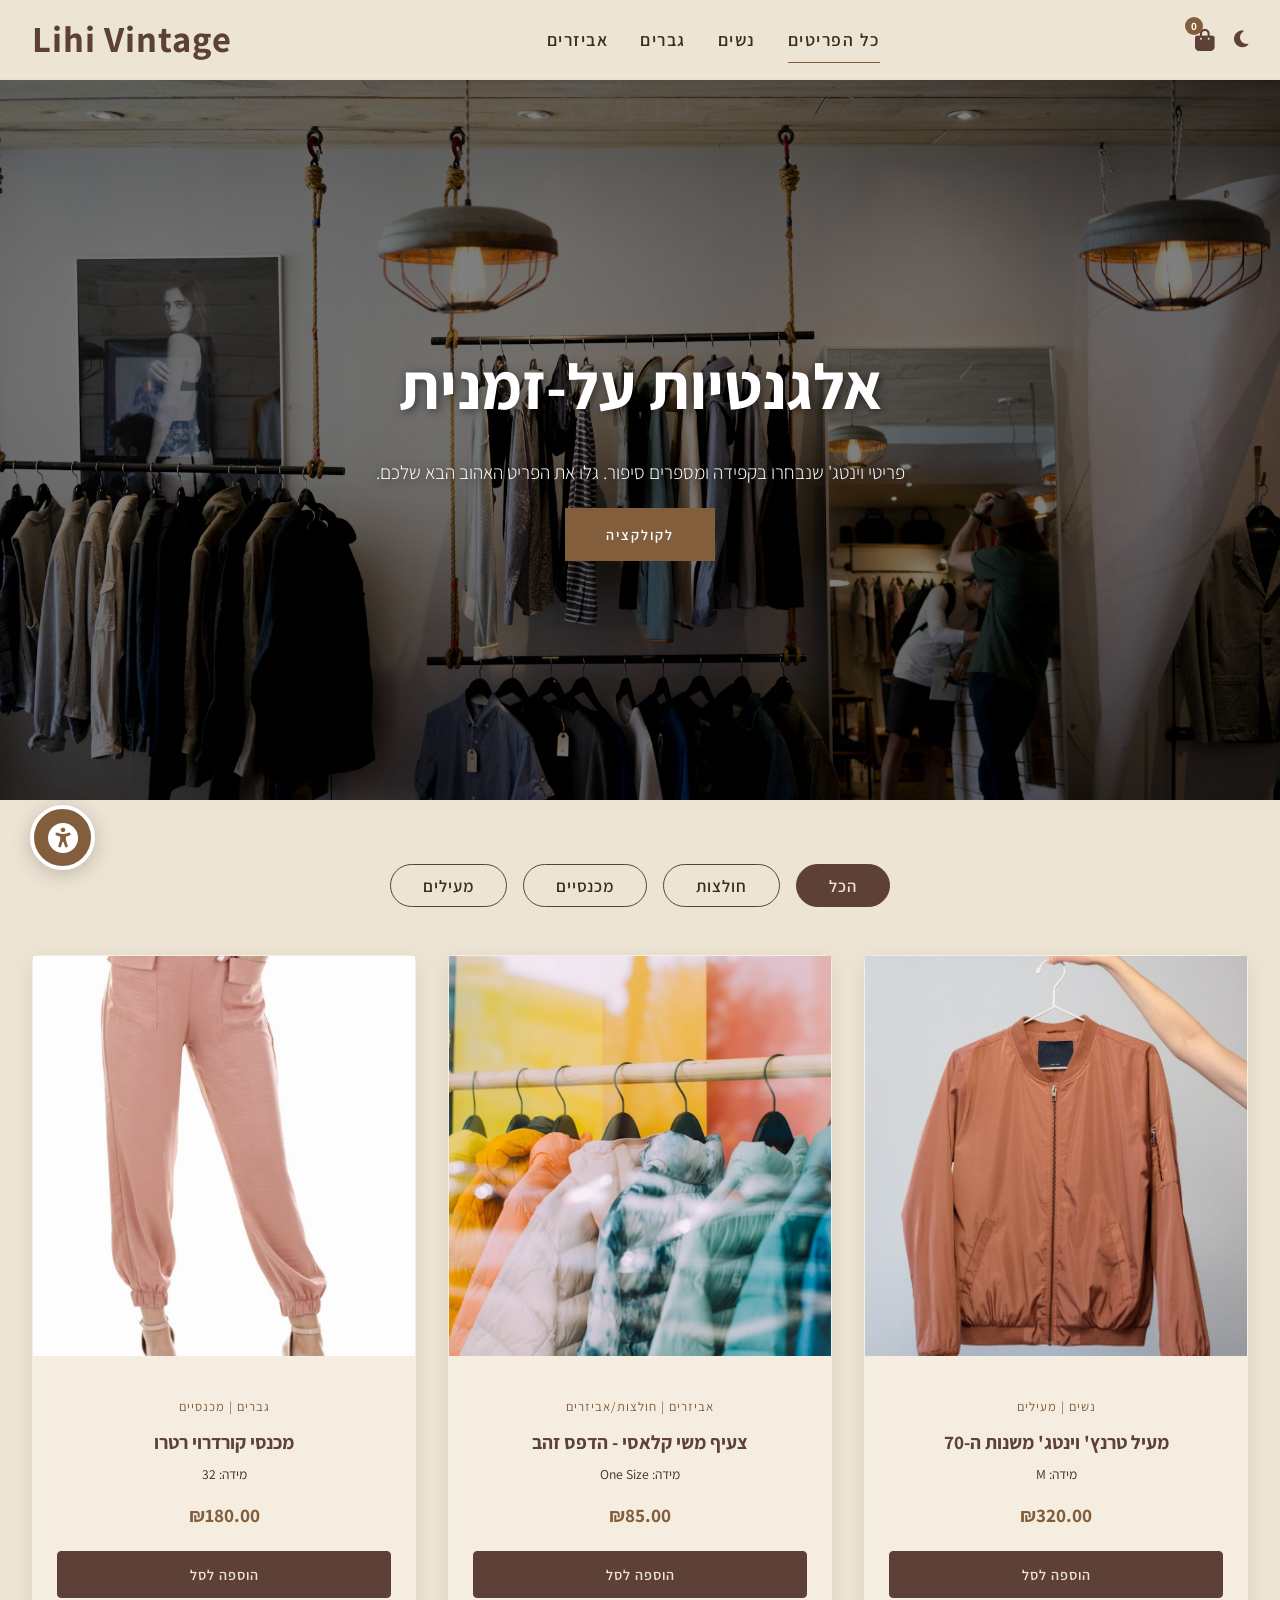
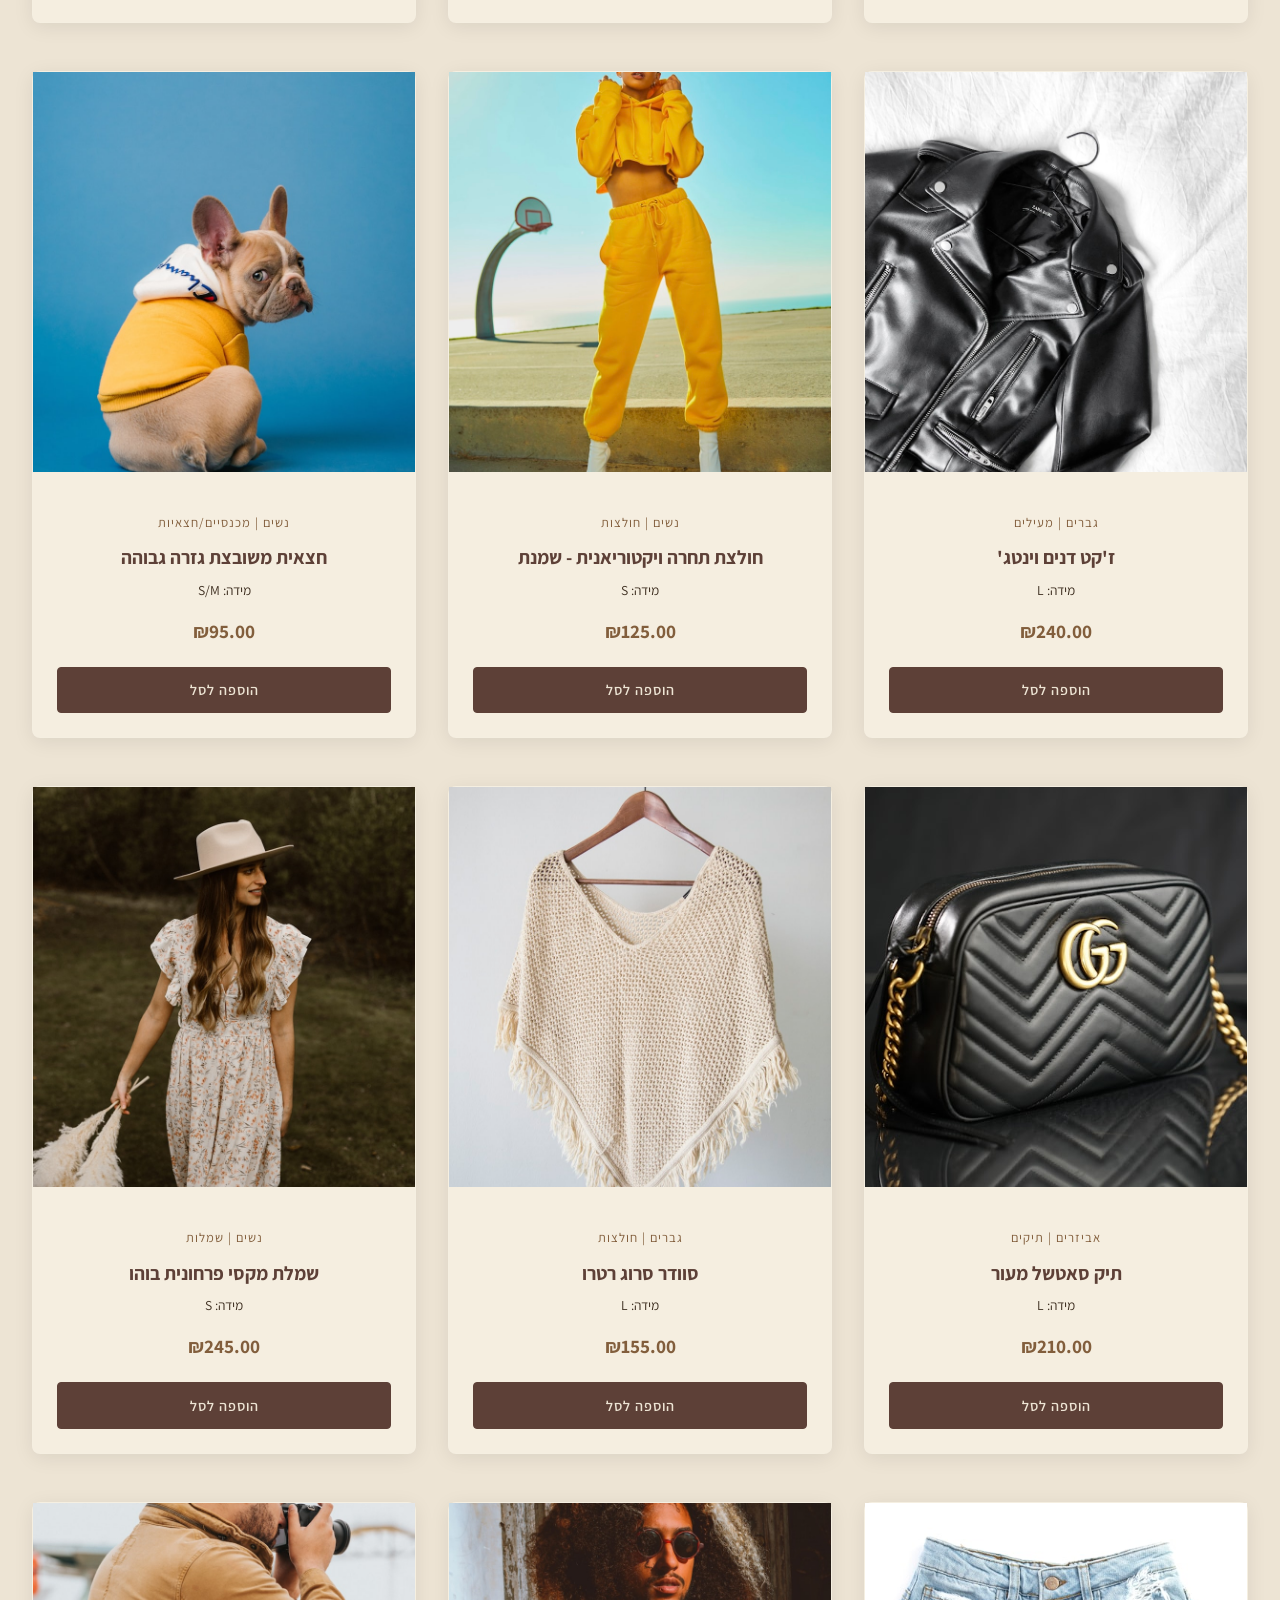
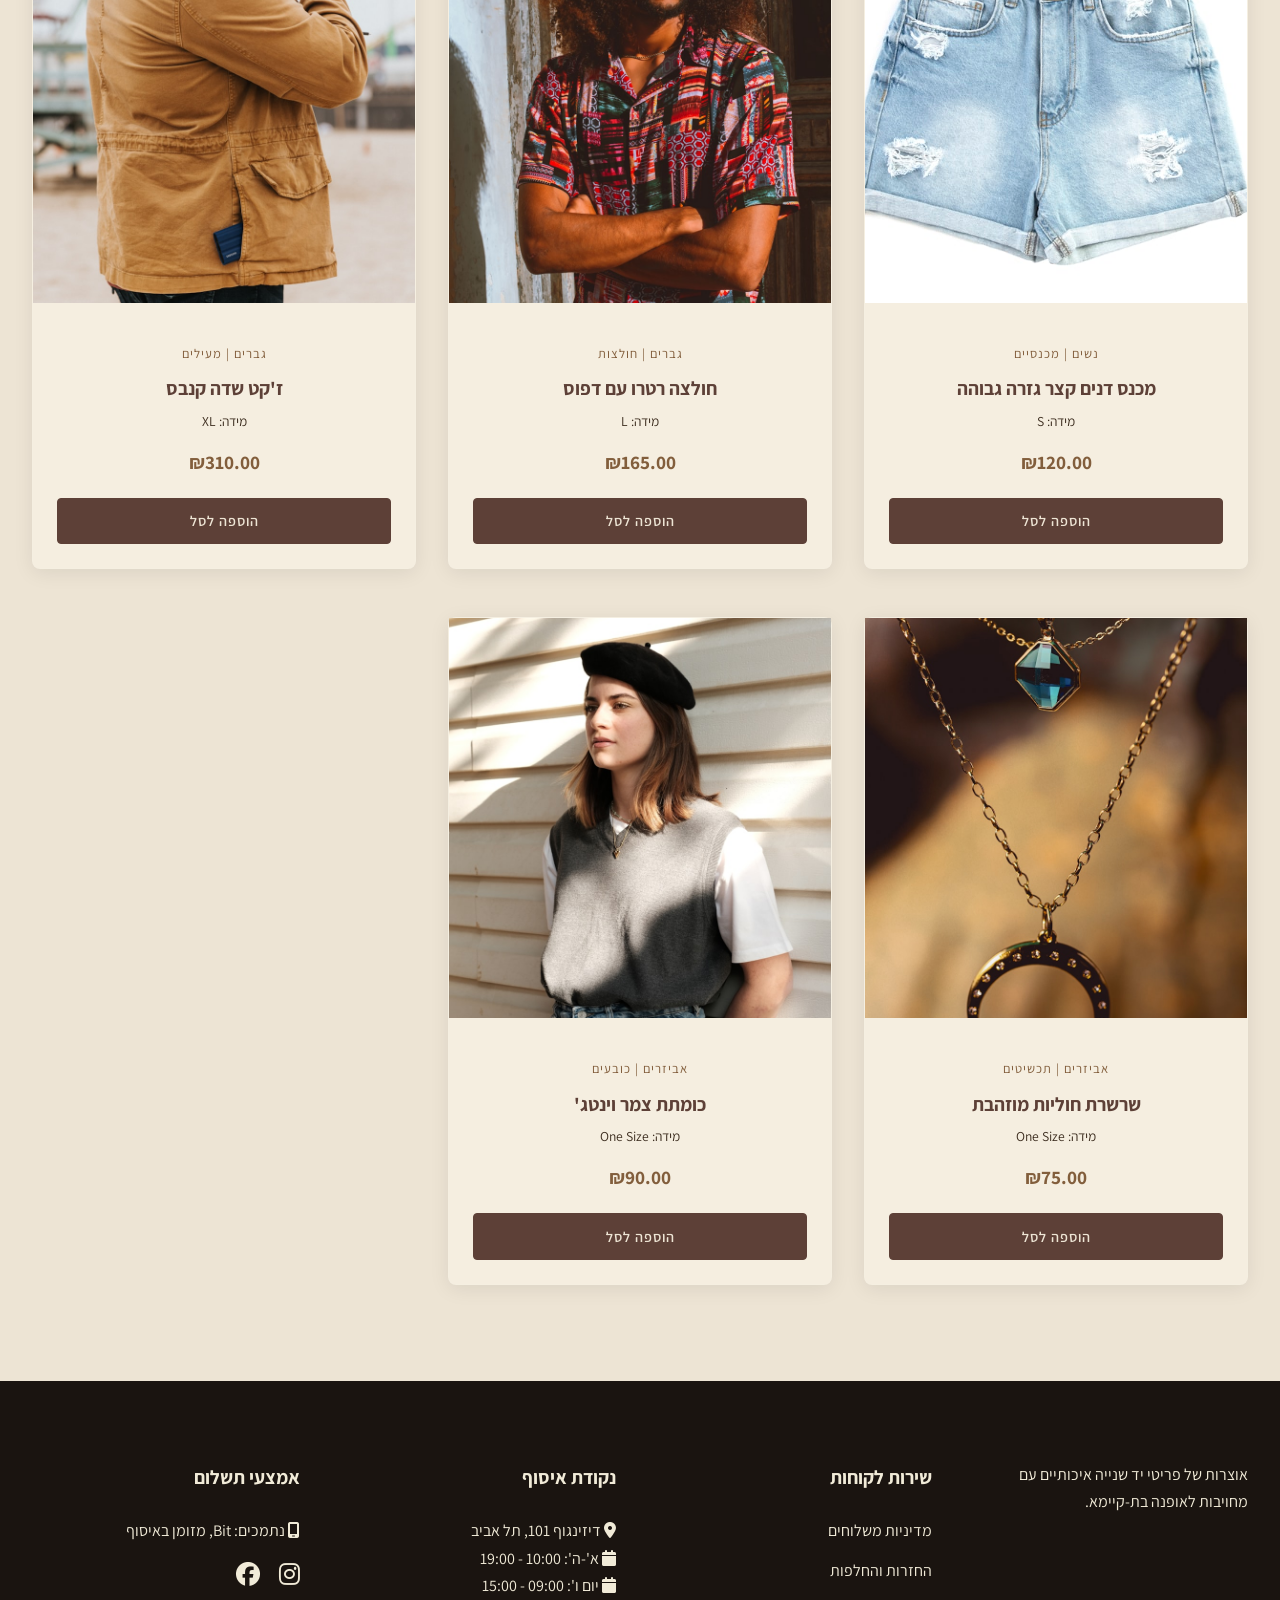
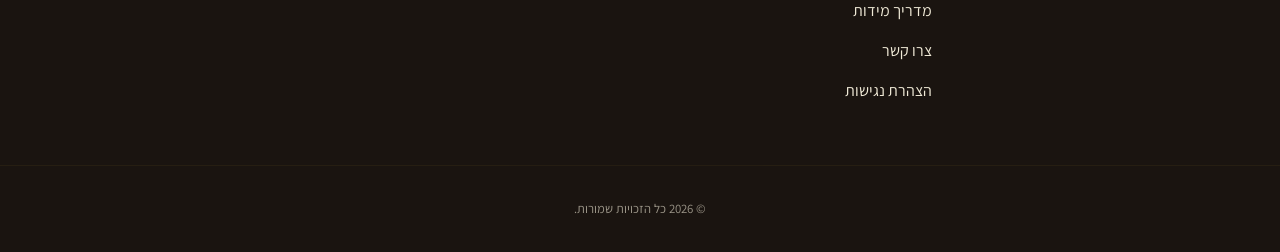
==== index.html @ 9a025454 "Add files via upload" ====
<!DOCTYPE html>
<html lang="he" dir="rtl">
<head>
    <meta charset="UTF-8">
    <meta name="viewport" content="width=device-width, initial-scale=1.0">
    <title>ליהי וינטג' | חנות בגדי יד שנייה ווינטג'</title>
    <meta name="description" content="גלו פריטי וינטג' ובלעדיים בליהי וינטג'. קולקציות שנבחרו בקפידה לנשים וגברים.">
    <!-- Google Fonts -->
    <link rel="preconnect" href="https://fonts.googleapis.com">
    <link rel="preconnect" href="https://fonts.gstatic.com" crossorigin>
    <link href="https://fonts.googleapis.com/css2?family=Assistant:wght@200;400;600;700&family=Playfair+Display:ital,wght@0,400;0,700;1,400&display=swap" rel="stylesheet">
    <!-- Font Awesome -->
    <link rel="stylesheet" href="https://cdnjs.cloudflare.com/ajax/libs/font-awesome/6.4.0/css/all.min.css">
    <!-- Custom Style -->
    <link rel="stylesheet" href="style.css">
</head>
<body>

    <!-- Header -->
    <header>
        <div class="container header-content">
            <div class="header-actions">
                <button id="themeToggle" class="theme-toggle" aria-label="החלפת מצב יום/לילה">
                    <i class="fa-solid fa-moon"></i>
                </button>
                <button class="menu-trigger" id="menuTrigger" aria-label="פתיחת תפריט">
                    <i class="fa-solid fa-bars"></i>
                </button>
                <button class="cart-trigger" id="cartTrigger" aria-label="צפייה בסל הקניות">
                    <div class="cart-icon">
                        <i class="fa-solid fa-shopping-bag" aria-hidden="true"></i>
                        <span class="cart-badge" id="cartBadge" aria-live="polite">0</span>
                    </div>
                </button>
            </div>
            <nav class="nav-links">
                <a href="#" class="filter-link active" data-category="all">כל הפריטים</a>
                <a href="#" class="filter-link" data-category="women">נשים</a>
                <a href="#" class="filter-link" data-category="men">גברים</a>
                <a href="#" class="filter-link" data-category="accessories">אביזרים</a>
            </nav>
            <div class="logo serif">Lihi Vintage</div>
        </div>
    </header>

    <!-- Hero Section -->
    <section class="hero">
        <div class="hero-content">
            <h1>אלגנטיות על-זמנית</h1>
            <p>פריטי וינטג' שנבחרו בקפידה ומספרים סיפור. גלו את הפריט האהוב הבא שלכם.</p>
            <a href="#shop" class="btn-primary">לקולקציה</a>
        </div>
    </section>

    <!-- Main Content -->
    <main class="container" id="shop">
        
        <!-- Category Filters -->
        <div class="filters" role="group" aria-label="Product categories">
            <button class="filter-btn active" data-sub="all" aria-pressed="true">הכל</button>
            <button class="filter-btn" data-sub="tops" aria-pressed="false">חולצות</button>
            <button class="filter-btn" data-sub="bottoms" aria-pressed="false">מכנסיים</button>
            <button class="filter-btn" data-sub="outerwear" aria-pressed="false">מעילים</button>
        </div>

        <!-- Product Grid -->
        <div class="products-grid" id="productsGrid" aria-label="Products display">
            <!-- Products will be injected here by JavaScript -->
        </div>

    </main>

    <!-- Cart Drawer -->
    <div class="cart-overlay" id="cartOverlay" role="dialog" aria-modal="true" aria-labelledby="cartHeading">
        <div class="cart-drawer">
            <div class="cart-header">
                <h2 class="serif" id="cartHeading">סל הקניות שלך</h2>
                <button class="close-cart" id="closeCart" aria-label="סגירת עגלת הקניות">
                    <i class="fa-solid fa-xmark" aria-hidden="true"></i>
                </button>
            </div>
            
            <div class="cart-items" id="cartItems" aria-live="polite">
                <!-- Cart items will be injected here -->
                <p style="text-align: center; color: var(--text-muted); margin-top: 2rem;">הסל שלכם ריק.</p>
            </div>

            <div class="cart-footer">
                <div class="cart-total">
                    <span>סה"כ</span>
                    <span id="cartTotal">₪0.00</span>
                </div>
                <button class="btn-checkout" id="checkoutBtn">המשך לפרטי הזמנה</button>
            </div>
        </div>
    </div>

    <!-- Checkout Modal -->
    <div class="modal-overlay" id="checkoutModal" role="dialog" aria-modal="true" aria-labelledby="checkoutHeading">
        <div class="modal">
            <div class="modal-header">
                <button class="close-cart" id="closeModal" aria-label="סגירת פרטי הזמנה">
                    <i class="fa-solid fa-xmark" aria-hidden="true"></i>
                </button>
                <h2 class="serif" id="checkoutHeading">פרטי הזמנה</h2>
            </div>
            
            <form id="checkoutForm">
                <div class="modal-body">
                    <div class="payment-info">
                        <i class="fa-solid fa-info-circle"></i>
                        שימו לב: התשלום מתבצע באמצעות אפליקציית <strong>Bit</strong>. אנו ניצור עמכם קשר עם הנחיות מדויקות לאחר סיום הרכישה.
                    </div>
                    <div class="form-group">
                        <label for="fullName">שם מלא</label>
                        <input type="text" id="fullName" required placeholder="הזינו את שמכם המלא">
                    </div>
                    <div class="form-group">
                        <label for="phone">מספר טלפון</label>
                        <input type="tel" id="phone" required placeholder="למשל: 052-1234567">
                    </div>
                    <div class="form-group">
                        <label for="orderNotes">הערות להזמנה (אופציונלי)</label>
                        <textarea id="orderNotes" rows="2" placeholder="בקשות מיוחדות, אריזת מתנה וכו'"></textarea>
                    </div>
                </div>
                <div class="modal-footer">
                    <button type="submit" class="btn btn-primary" style="width: 100%;">שליחת בקשת רכישה בוואטסאפ</button>
                </div>
            </form>
        </div>
    </div>

    <!-- Footer -->
    <footer>
        <div class="container footer-content">
            <div class="footer-section">
                <p>אוצרות של פריטי יד שנייה איכותיים עם מחויבות לאופנה בת-קיימא.</p>
            </div>
            <div class="footer-section">
                <h3>שירות לקוחות</h3>
                <ul class="footer-links">
                    <li><a href="#">מדיניות משלוחים</a></li>
                    <li><a href="#">החזרות והחלפות</a></li>
                    <li><a href="#">מדריך מידות</a></li>
                    <li><a href="#">צרו קשר</a></li>
                    <li><a href="accessibility.html">הצהרת נגישות</a></li>
                </ul>
            </div>
            <div class="footer-section">
                <h3>נקודת איסוף</h3>
                <p><i class="fa-solid fa-location-dot"></i> דיזינגוף 101, תל אביב</p>
                <p><i class="fa-solid fa-calendar"></i> א'-ה': 10:00 - 19:00</p>
                <p><i class="fa-solid fa-calendar"></i> יום ו': 09:00 - 15:00</p>
            </div>
            <div class="footer-section">
                <h3>אמצעי תשלום</h3>
                <p><i class="fa-solid fa-mobile-screen"></i> נתמכים: Bit, מזומן באיסוף</p>
                <div style="margin-top: 1rem;">
                    <a href="#" aria-label="בקרו באינסטגרם שלנו"><i class="fa-brands fa-instagram fa-xl" style="margin-left: 1rem;" aria-hidden="true"></i></a>
                    <a href="#" aria-label="בקרו בפייסבוק שלנו"><i class="fa-brands fa-facebook fa-xl" aria-hidden="true"></i></a>
                </div>
            </div>
        </div>
        <div class="container footer-bottom">
            <p>&copy; 2026 כל הזכויות שמורות.</p>
        </div>
    </footer>

    <!-- Mobile Nav Overlay -->
    <div class="mobile-nav-overlay" id="mobileNavOverlay">
        <div class="mobile-nav-content">
            <button class="close-mobile-nav" id="closeMobileNav" aria-label="סגירת תפריט">
                <i class="fa-solid fa-xmark"></i>
            </button>
            <div class="mobile-logo">תפריט</div>
            <nav class="mobile-links">
                <a href="#" class="mobile-filter-link active" data-category="all">כל הפריטים</a>
                <a href="#" class="mobile-filter-link" data-category="women">נשים</a>
                <a href="#" class="mobile-filter-link" data-category="men">גברים</a>
                <a href="#" class="mobile-filter-link" data-category="accessories">אביזרים</a>
            </nav>
        </div>
    </div>

    <!-- Script -->
    <script src="script.js"></script>
    <script src="accessibility-bar.js"></script>
</body>
</html>
---- style.css ----
:root {
    /* Light Theme Colors (Relaxed Boutique Feel) */
    --primary-color: #5d4037;
    --primary-light: #8d6e63;
    --secondary-color: #556b2f;
    --accent-color: #825e3c;
    --bg-color: #ede4d4;        /* Warm Linen/Sand */
    --card-bg: #f5eee0;         /* Soft Off-White Surface */
    --text-color: #3b2c1e;      /* Deep Brown (Softer than black) */
    --white: #ffffff;
    --header-bg: rgba(237, 228, 212, 0.95);
    --footer-bg: #1a1410;
    --footer-text: #f1ebd8;
    --footer-border: rgba(212, 175, 55, 0.1);
    
    /* Global Settings */
    
    /* Global Settings */
    --transition: all 0.3s cubic-bezier(0.4, 0, 0.2, 1);
    --shadow: 0 4px 20px rgba(0, 0, 0, 0.08);
    --border-radius: 4px;
    --header-height: 80px;
}

[data-theme="dark"] {
    --primary-color: #f1ebd8;   /* Warm Ivory for text */
    --accent-color: #d4af37;    /* Metallic Gold */
    --bg-color: #1a1410;        /* Deep Coffee */
    --card-bg: #211b15;         /* Lighter Coffee Surface */
    --text-color: #f1ebd8;      /* Warm Ivory for text */
    --white: #ffffff;           /* Pure white for strict cases */
    --header-bg: rgba(26, 20, 16, 0.95);
    --footer-bg: #120e0a;
    --footer-text: #f1ebd8;
    --footer-border: rgba(212, 175, 55, 0.1);
    --shadow: 0 10px 40px rgba(0, 0, 0, 0.6);
}

/* Global fixes for Dark Mode Contrast - Force dark text on light/gold buttons */
[data-theme="dark"] .btn-primary,
[data-theme="dark"] .filter-btn.active,
[data-theme="dark"] .cart-badge,
[data-theme="dark"] .add-to-cart-btn:not(.in-cart),
[data-theme="dark"] .mobile-links a.active {
    color: #1a1410 !important;
    font-weight: 700;
}

[data-theme="dark"] .add-to-cart-btn.in-cart {
    background-color: var(--secondary-color);
    color: #fff !important;
}

* {
    margin: 0;
    padding: 0;
    box-sizing: border-box;
}

body {
    font-family: 'Assistant', sans-serif;
    background-color: var(--bg-color);
    color: var(--text-color);
    line-height: 1.7;
    overflow-x: hidden;
}

h1, h2, h3, h4, .serif {
    font-family: 'Assistant', sans-serif;
    font-weight: 700;
    letter-spacing: normal;
}

a {
    text-decoration: none;
    color: inherit;
    transition: var(--transition);
}

ul {
    list-style: none;
}

button {
    cursor: pointer;
    border: none;
    outline: none;
    background: none;
    font-family: inherit;
    transition: var(--transition);
}

button:focus-visible, a:focus-visible {
    outline: 2px solid var(--accent-color);
    outline-offset: 4px;
}

.container {
    max-width: 1400px;
    margin: 0 auto;
    padding: 0 2rem;
}

/* Header & Navigation */
header {
    height: var(--header-height);
    background-color: var(--header-bg);
    backdrop-filter: blur(15px); /* Increased blur for more glassmorphism feel */
    display: flex;
    align-items: center;
    position: sticky;
    top: 0;
    z-index: 1000;
    border-bottom: 1px solid var(--footer-border);
}

.header-content {
    display: flex;
    justify-content: space-between;
    align-items: center;
    width: 100%;
}

.logo {
    font-size: 2.3rem;
    letter-spacing: 1px;
    color: var(--primary-color);
    font-weight: 700;
    font-family: 'Assistant', sans-serif;
    white-space: nowrap;
}

.nav-links {
    display: flex;
    gap: 2rem;
}

.nav-links a {
    font-size: 1.1rem;
    font-weight: 600;
    text-transform: uppercase;
    letter-spacing: 1.5px;
    position: relative;
    padding: 0.2rem 0;
}

.nav-links a::after {
    content: '';
    position: absolute;
    bottom: -5px;
    left: 0;
    width: 0;
    height: 1px;
    background-color: var(--accent-color);
    transition: var(--transition);
}

.nav-links a:hover::after,
.nav-links a.active::after {
    width: 100%;
}

.header-actions {
    display: flex;
    align-items: center;
    gap: 1.2rem;
}

.theme-toggle {
    background: none;
    border: none;
    cursor: pointer;
    font-size: 1.2rem;
    color: var(--primary-color);
    display: flex;
    align-items: center;
    justify-content: center;
}

.cart-icon {
    position: relative;
    font-size: 1.4rem;
    color: var(--primary-color);
}

.cart-badge {
    position: absolute;
    top: -8px;
    left: -10px; /* Changed from right for RTL */
    background-color: var(--accent-color);
    color: var(--white);
    font-size: 0.7rem;
    width: 18px;
    height: 18px;
    border-radius: 50%;
    display: flex;
    align-items: center;
    justify-content: center;
    font-weight: bold;
}

.menu-trigger {
    display: none;
    font-size: 1.5rem;
    color: var(--primary-color);
}

/* Hero Section */
.hero {
    height: 80vh;
    background: linear-gradient(rgba(0,0,0,0.5), rgba(0,0,0,0.5)), url('images/hero-bg.jpg');
    background-size: cover;
    background-position: center;
    display: flex;
    align-items: center;
    justify-content: center;
    text-align: center;
    color: var(--white); /* This uses white in light mode, but becomes dark in dark mode according to previous step! I should use a fixed light color or a specific variable that is always light. */
    margin-bottom: 4rem;
}

[data-theme="dark"] .hero {
    color: #fdfbf7; /* Force light parchment in dark mode */
}

.hero-content {
    max-width: 800px;
    padding: 0 2rem;
    margin: 0 auto;
}

.hero-content h1 {
    font-size: 4rem;
    margin-bottom: 1rem;
    text-shadow: 2px 2px 10px rgba(0,0,0,0.5);
    color: inherit;
}

.hero-content p {
    font-size: 1.2rem;
    max-width: 600px;
    margin: 0 auto 2rem;
    font-weight: 300;
    text-shadow: 2px 2px 10px rgba(0,0,0,0.5);
}

.btn-primary {
    background-color: var(--accent-color);
    color: #fff;
    padding: 1rem 2.5rem;
    text-transform: uppercase;
    letter-spacing: 2px;
    font-size: 0.9rem;
    font-weight: 600;
    border: 1px solid var(--accent-color);
    cursor: pointer;
    transition: var(--transition);
}

.btn-primary:hover {
    background-color: transparent;
    color: var(--accent-color);
}

[data-theme="dark"] .btn-primary {
    color: var(--bg-color) !important; /* Dark text on gold background */
}

[data-theme="dark"] .btn-primary:hover {
    color: var(--accent-color) !important;
}

.btn-outline {
    background-color: transparent;
    border: 1px solid var(--primary-color);
    color: var(--primary-color);
    padding: 0.8rem 2rem;
    text-transform: uppercase;
    letter-spacing: 1px;
    font-size: 0.85rem;
    font-weight: 600;
    cursor: pointer;
    transition: var(--transition);
    border-radius: 4px;
}

.btn-outline:hover {
    background-color: var(--primary-color);
    color: var(--white);
}

[data-theme="dark"] .btn-outline {
    border-color: var(--accent-color);
    color: var(--accent-color);
}

[data-theme="dark"] .btn-outline:hover {
    background-color: var(--accent-color);
    color: var(--bg-color);
}
.filters {
    margin-bottom: 3rem;
    display: flex;
    justify-content: center;
    gap: 1rem;
    flex-wrap: wrap;
}

.filter-btn {
    padding: 0.6rem 2rem;
    border: 1px solid var(--primary-color);
    border-radius: 30px;
    font-size: 1.05rem;
    font-weight: 600;
    color: var(--text-color);
    background-color: transparent;
    letter-spacing: 1px;
    cursor: pointer;
    transition: var(--transition);
}

.filter-btn.active {
    background-color: var(--primary-color);
    color: var(--bg-color); /* Contrast text */
    border-color: var(--primary-color);
}

/* Product Grid */
.products-grid {
    display: grid;
    grid-template-columns: repeat(auto-fill, minmax(300px, 1fr));
    gap: 3rem 2rem;
    margin-bottom: 6rem;
}

.product-card {
    background-color: var(--card-bg);
    transition: var(--transition);
    box-shadow: var(--shadow);
    border: 1px solid rgba(255, 255, 255, 0.03);
    border-radius: 8px; /* Slightly more rounded */
}

[data-theme="dark"] .product-card {
    border-color: rgba(212, 175, 55, 0.08); /* Sophisticated gold stitch effect */
}

.product-image {
    position: relative;
    height: 400px;
    overflow: hidden;
    margin-bottom: 1rem;
}

.product-image img {
    width: 100%;
    height: 100%;
    object-fit: cover;
    transition: transform 0.6s ease;
}

.product-card:hover .product-image img {
    transform: scale(1.05);
}

.product-info {
    text-align: center;
    padding: 1.5rem;
}

.product-category {
    font-size: 0.8rem;
    text-transform: uppercase;
    color: var(--accent-color);
    margin-bottom: 0.5rem;
    letter-spacing: 1px;
}

.product-title {
    font-size: 1.2rem;
    margin-bottom: 0.3rem;
    color: var(--primary-color);
}

.product-size {
    font-size: 0.85rem;
    color: var(--text-muted);
    margin-bottom: 0.8rem;
}

.product-price {
    font-size: 1.2rem;
    font-weight: 700;
    color: var(--accent-color);
    margin-bottom: 1.2rem;
}

.add-to-cart-btn {
    width: 100%;
    padding: 0.8rem;
    background-color: var(--primary-color);
    color: var(--bg-color);
    border: 1px solid var(--primary-color);
    border-radius: 4px;
    font-weight: 600;
    font-size: 0.9rem;
    transition: var(--transition);
    cursor: pointer;
    text-transform: uppercase;
    letter-spacing: 1px;
}

.add-to-cart-btn.in-cart {
    background-color: var(--secondary-color);
    border-color: var(--secondary-color);
    color: #fff;
}

.add-to-cart-btn.in-cart:hover {
    background-color: var(--accent-color);
    border-color: var(--accent-color);
    opacity: 0.9;
}

/* Cart Drawer */
.cart-overlay {
    position: fixed;
    top: 0;
    right: 0;
    width: 100%;
    height: 100%;
    background-color: rgba(0,0,0,0.5);
    z-index: 2000;
    opacity: 0;
    visibility: hidden;
    transition: var(--transition);
}

.cart-overlay.open {
    opacity: 1;
    visibility: visible;
}

.cart-drawer {
    position: fixed;
    top: 0;
    right: -450px; /* Slide from right */
    width: 450px;
    max-width: 100%;
    height: 100%;
    background-color: var(--bg-color);
    color: var(--text-color);
    z-index: 2001;
    padding: 2rem;
    display: flex;
    flex-direction: column;
    transition: 0.5s ease-in-out;
    box-shadow: -5px 0 30px rgba(0,0,0,0.1); /* Shadow on the left */
}

.cart-overlay.open .cart-drawer {
    right: 0;
}

.cart-header {
    display: flex;
    justify-content: space-between;
    align-items: center;
    margin-bottom: 2rem;
    border-bottom: 1px solid rgba(0, 0, 0, 0.05);
    padding-bottom: 1rem;
}

[data-theme="dark"] .cart-header,
[data-theme="dark"] .cart-footer {
    border-color: rgba(255, 255, 255, 0.05);
}

.close-cart {
    font-size: 1.5rem;
    color: var(--primary-color);
}

.cart-items {
    flex: 1;
    overflow-y: auto;
}

.cart-item {
    display: grid;
    grid-template-columns: 80px 1fr auto;
    gap: 1rem;
    margin-bottom: 1.5rem;
    align-items: center;
    text-align: right;
}

.cart-item img {
    width: 80px;
    height: 100px;
    object-fit: cover;
}

.cart-item-info h4 {
    font-size: 0.95rem;
    margin-bottom: 0.2rem;
    color: var(--primary-color);
}

.cart-item-size {
    font-size: 0.85rem;
    color: var(--text-muted);
    margin-bottom: 0.2rem;
}

.cart-item-price {
    font-size: 0.9rem;
    color: var(--accent-color); /* Bronze/Gold for price visibility */
}

.remove-item {
    color: #ff5252;
    font-size: 1.1rem;
    cursor: pointer;
    background: none;
    border: none;
    padding: 0;
}

.cart-footer {
    border-top: 1px solid rgba(0, 0, 0, 0.05);
    padding-top: 2rem;
}

.cart-total {
    display: flex;
    justify-content: space-between;
    font-size: 1.2rem;
    font-weight: 700;
    margin-bottom: 1.5rem;
}

.btn-checkout {
    display: block;
    width: 100%;
    background-color: var(--primary-color);
    color: var(--bg-color); /* Correctly use contrast */
    padding: 1.2rem;
    text-align: center;
    font-weight: 700;
    text-transform: uppercase;
    letter-spacing: 1.5px;
    cursor: pointer;
    transition: var(--transition);
}

.btn-checkout:hover {
    background-color: var(--accent-color);
    color: #fff;
}

[data-theme="dark"] .btn-checkout {
    background-color: var(--accent-color);
    color: #1a1410 !important; /* Force dark text on gold button in dark mode */
}

[data-theme="dark"] .btn-checkout:hover {
    background-color: #f1ebd8;
}

/* Modal */
.modal-overlay {
    position: fixed;
    top: 0;
    left: 0;
    width: 100%;
    height: 100%;
    background-color: rgba(0,0,0,0.8);
    z-index: 5000;
    display: none;
    align-items: center;
    justify-content: center;
    padding: 1rem;
}

.modal {
    background-color: var(--card-bg);
    width: 100%;
    max-width: 500px;
    padding: 0;
    position: relative;
    border-radius: var(--border-radius);
    text-align: right;
    box-shadow: 0 10px 50px rgba(0,0,0,0.3);
    display: flex;
    flex-direction: column;
    max-height: 85vh;
}

.modal-header {
    padding: 1.5rem 2rem;
    border-bottom: 1px solid rgba(212, 175, 55, 0.1);
    flex-shrink: 0;
    position: relative;
}

.modal-header h2 {
    margin: 0;
    text-align: center;
    color: var(--primary-color);
    font-size: 1.5rem;
}

.modal-body {
    padding: 2rem;
    overflow-y: auto;
    flex: 1;
}

.modal-footer {
    padding: 1.5rem 2rem;
    border-top: 1px solid rgba(212, 175, 55, 0.1);
    flex-shrink: 0;
}

#checkoutForm {
    display: flex;
    flex-direction: column;
    flex: 1;
    overflow: hidden; /* Form doesn't scroll, its body does */
}

.modal-header .close-cart {
    position: absolute;
    left: 1.5rem;
    top: 50%;
    transform: translateY(-50%);
    background: none;
    border: none;
    padding: 0;
    cursor: pointer;
}

.form-group {
    margin-bottom: 1.2rem;
}

.form-group label {
    display: block;
    margin-bottom: 0.5rem;
    font-size: 0.9rem;
    color: var(--text-color);
}

.form-group input, 
.form-group textarea {
    width: 100%;
    padding: 0.8rem;
    border: 1px solid var(--primary-light);
    background-color: var(--bg-color);
    color: var(--text-color);
    border-radius: var(--border-radius);
    text-align: right;
    font-family: inherit;
    font-size: 1rem;
}

.payment-info {
    background-color: var(--bg-color);
    padding: 1rem;
    margin-bottom: 1.5rem;
    border-radius: var(--border-radius);
    font-size: 0.9rem;
    border: 1px dashed var(--accent-color);
    color: var(--text-color);
}

.payment-info strong {
    color: var(--accent-color);
}

/* Dark Mode Modal Tuning */
[data-theme="dark"] .form-group input,
[data-theme="dark"] .form-group textarea {
    border-color: rgba(212, 175, 55, 0.2);
    background-color: rgba(26, 20, 16, 0.5);
}

[data-theme="dark"] .payment-info {
    background-color: rgba(212, 175, 55, 0.05);
}

/* Footer */
footer {
    background-color: var(--footer-bg);
    color: var(--footer-text);
    padding: 5rem 0 2rem;
}

.footer-content {
    display: grid;
    grid-template-columns: repeat(auto-fit, minmax(250px, 1fr));
    gap: 3rem;
    margin-bottom: 3rem;
}

.footer-logo {
    font-size: 2.6rem;
    margin-bottom: 1.5rem;
    color: var(--footer-text);
    font-weight: 700;
    letter-spacing: 1px;
}

.footer-section h3 {
    font-size: 1.2rem;
    margin-bottom: 1.5rem;
}

.footer-links li {
    margin-bottom: 0.8rem;
}

.footer-bottom {
    border-top: 1px solid var(--footer-border);
    padding-top: 2rem;
    text-align: center;
    font-size: 0.8rem;
    color: var(--footer-text);
    opacity: 0.6;
}

/* Mobile Nav Overlay Style */
.drawer-open {
    overflow: hidden !important;
}

.cart-overlay {
    position: fixed;
    top: 0;
    left: 0;
    width: 100%;
    height: 100%;
    background-color: rgba(26, 20, 16, 0.7); /* Deeper dimmed warm overlay */
    z-index: 5000;
    opacity: 0;
    visibility: hidden;
    transition: var(--transition);
}

.cart-overlay.open {
    opacity: 1;
    visibility: visible;
}

.mobile-nav-overlay {
    position: fixed;
    top: 0;
    right: 0;
    width: 100%;
    height: 100%;
    background-color: var(--bg-color); /* Correctly use theme background */
    backdrop-filter: blur(10px);
    z-index: 4000;
    padding: 2rem;
    opacity: 0;
    visibility: hidden;
    transform: translateY(-20px);
    transition: var(--transition);
}

.mobile-nav-overlay.open {
    opacity: 1;
    visibility: visible;
    transform: translateY(0);
}

.mobile-nav-content {
    display: flex;
    flex-direction: column;
    align-items: center;
    gap: 3rem;
    margin-top: 5rem;
}

.close-mobile-nav {
    position: absolute;
    top: 1.5rem;
    left: 1.5rem;
    font-size: 2rem;
    color: var(--primary-color);
}

.mobile-logo {
    font-size: 1.8rem;
    color: var(--primary-color);
    margin-bottom: 2rem;
    font-weight: 700;
    letter-spacing: 1px;
    white-space: nowrap;
}

.mobile-links {
    display: flex;
    flex-direction: column;
    gap: 2rem;
    text-align: center;
}

.mobile-links a {
    font-size: 1.5rem;
    font-weight: 600;
    text-transform: uppercase;
    padding: 0.5rem 1.5rem;
    border-radius: 50px;
    transition: var(--transition);
}

.mobile-links a.active {
    background-color: var(--accent-color);
    color: #1a1410; /* Dark text on active link for contrast */
    box-shadow: 0 4px 15px rgba(0, 0, 0, 0.2);
}

/* Responsive */
@media (max-width: 1024px) {
    .container {
        padding: 0 1.5rem;
    }
    .hero-content h1 {
        font-size: 3rem;
    }
}

@media (max-width: 768px) {
    .container {
        padding: 0 1.5rem;
    }
    .hero-content {
        padding: 0 0.5rem;
    }
    .hero-content h1 {
        font-size: 1.2rem;
        white-space: nowrap;
    }
    .hero-content p {
        font-size: 1rem;
    }
    .nav-links {
        display: none;
    }
    .menu-trigger {
        display: block;
    }
    .cart-drawer {
        width: 100%;
        right: -100%;
    }
    .hero-content h1 {
        font-size: 2.5rem;
    }
    .products-grid {
        grid-template-columns: repeat(auto-fill, minmax(250px, 1fr));
    }
    .logo {
        font-size: 1.6rem;
    }
    .header-content {
        padding: 0 1rem;
    }
}
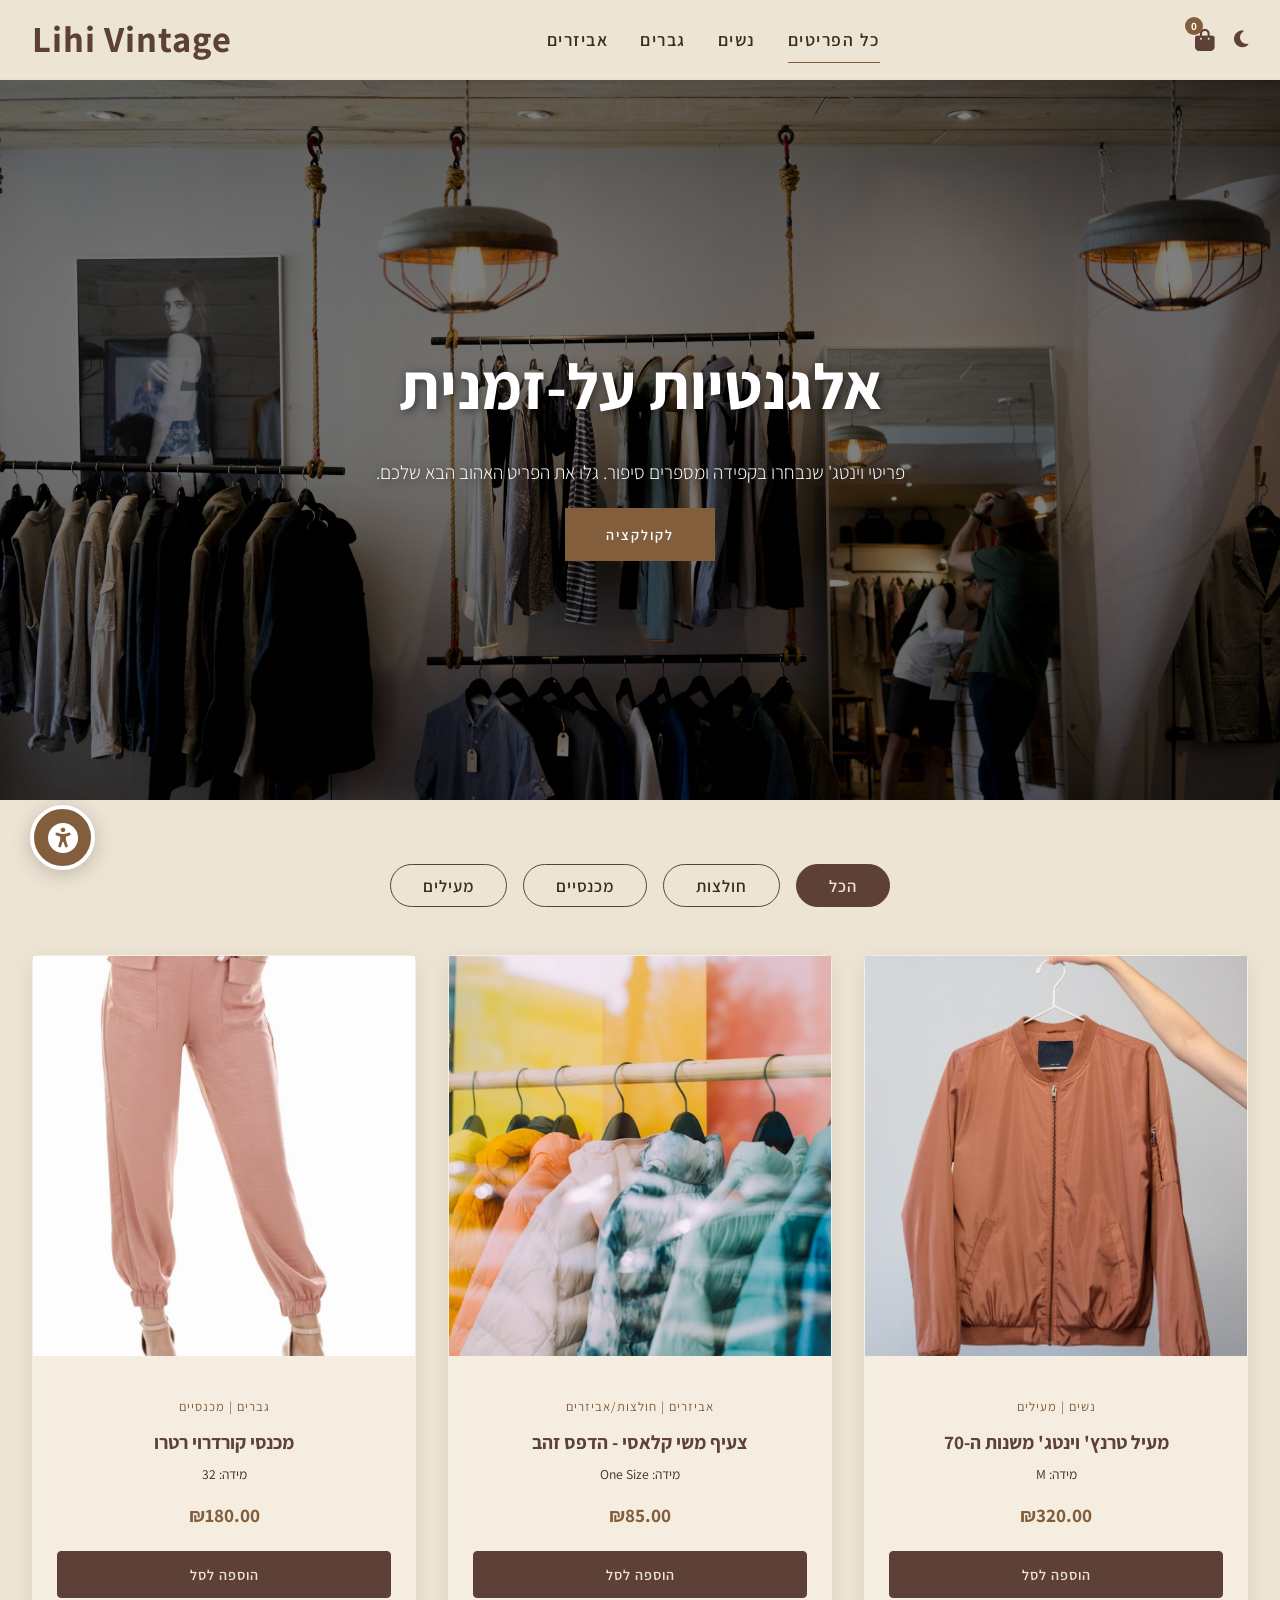
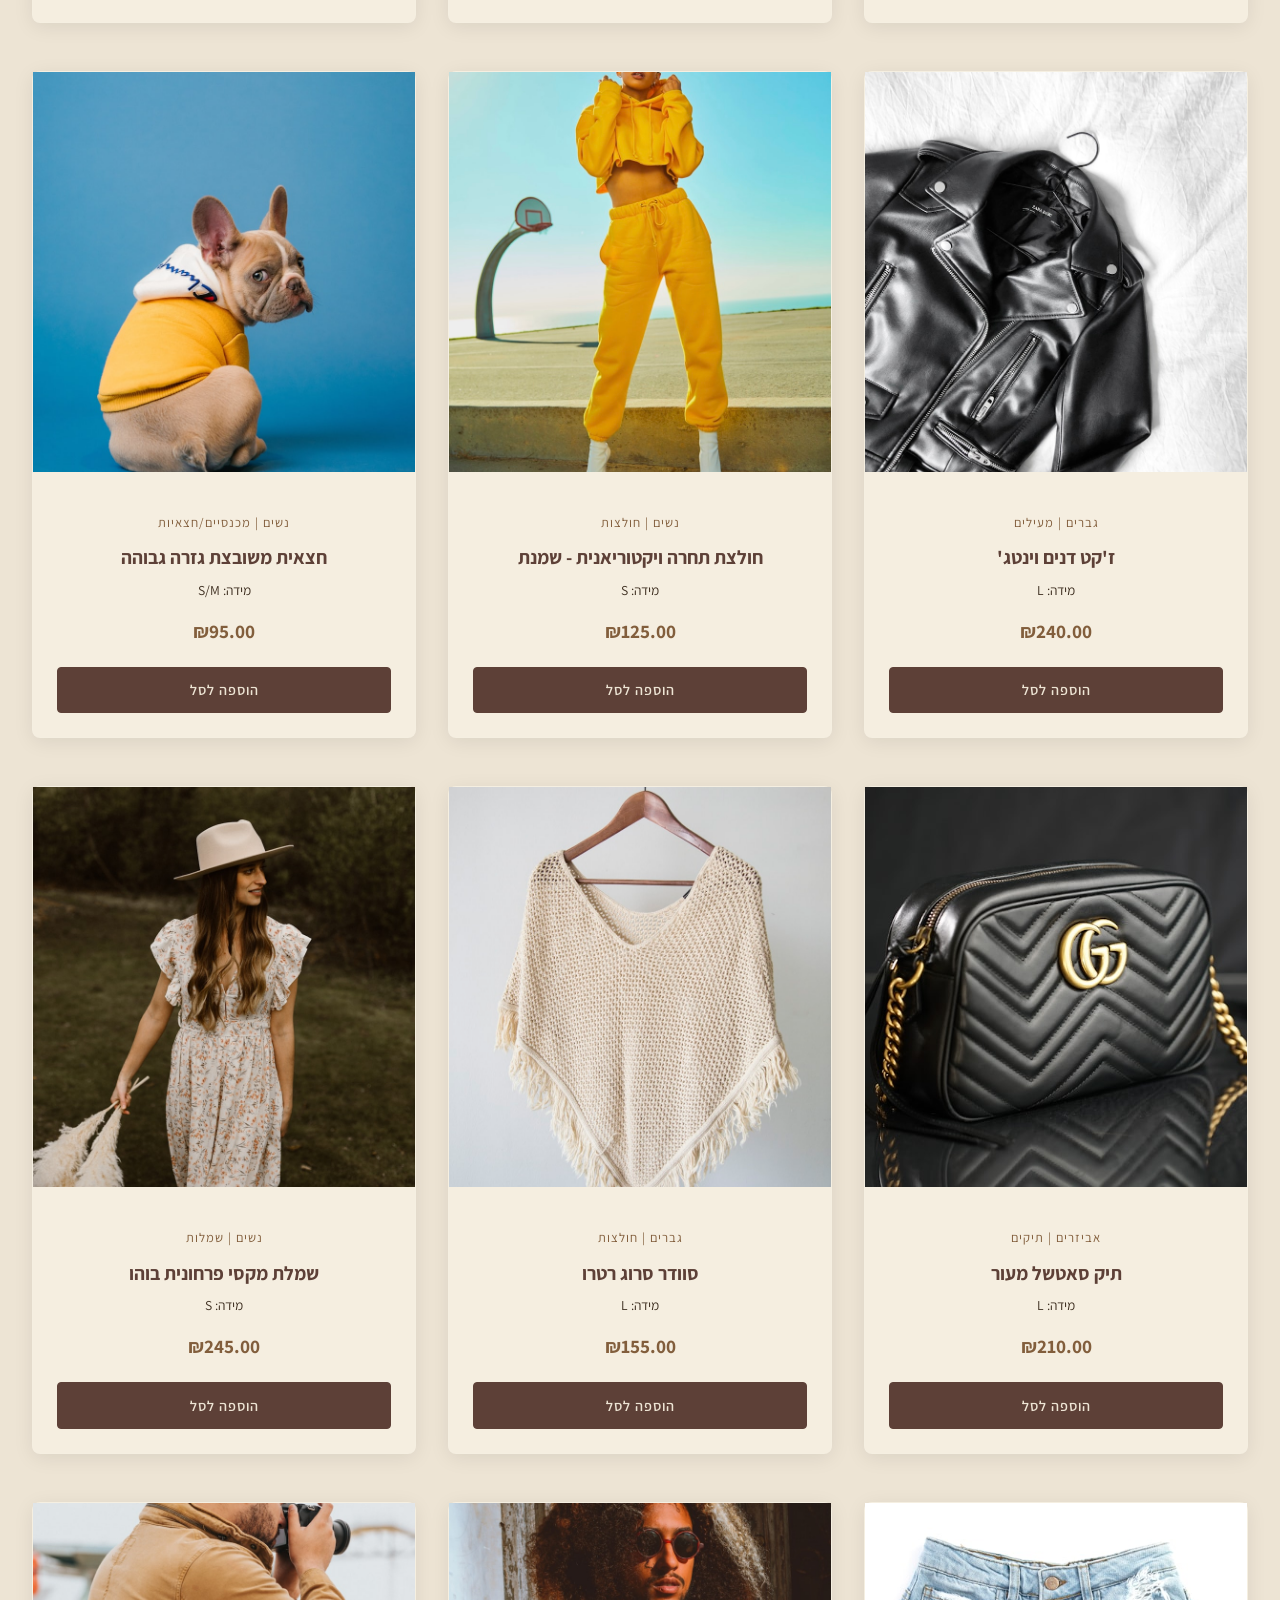
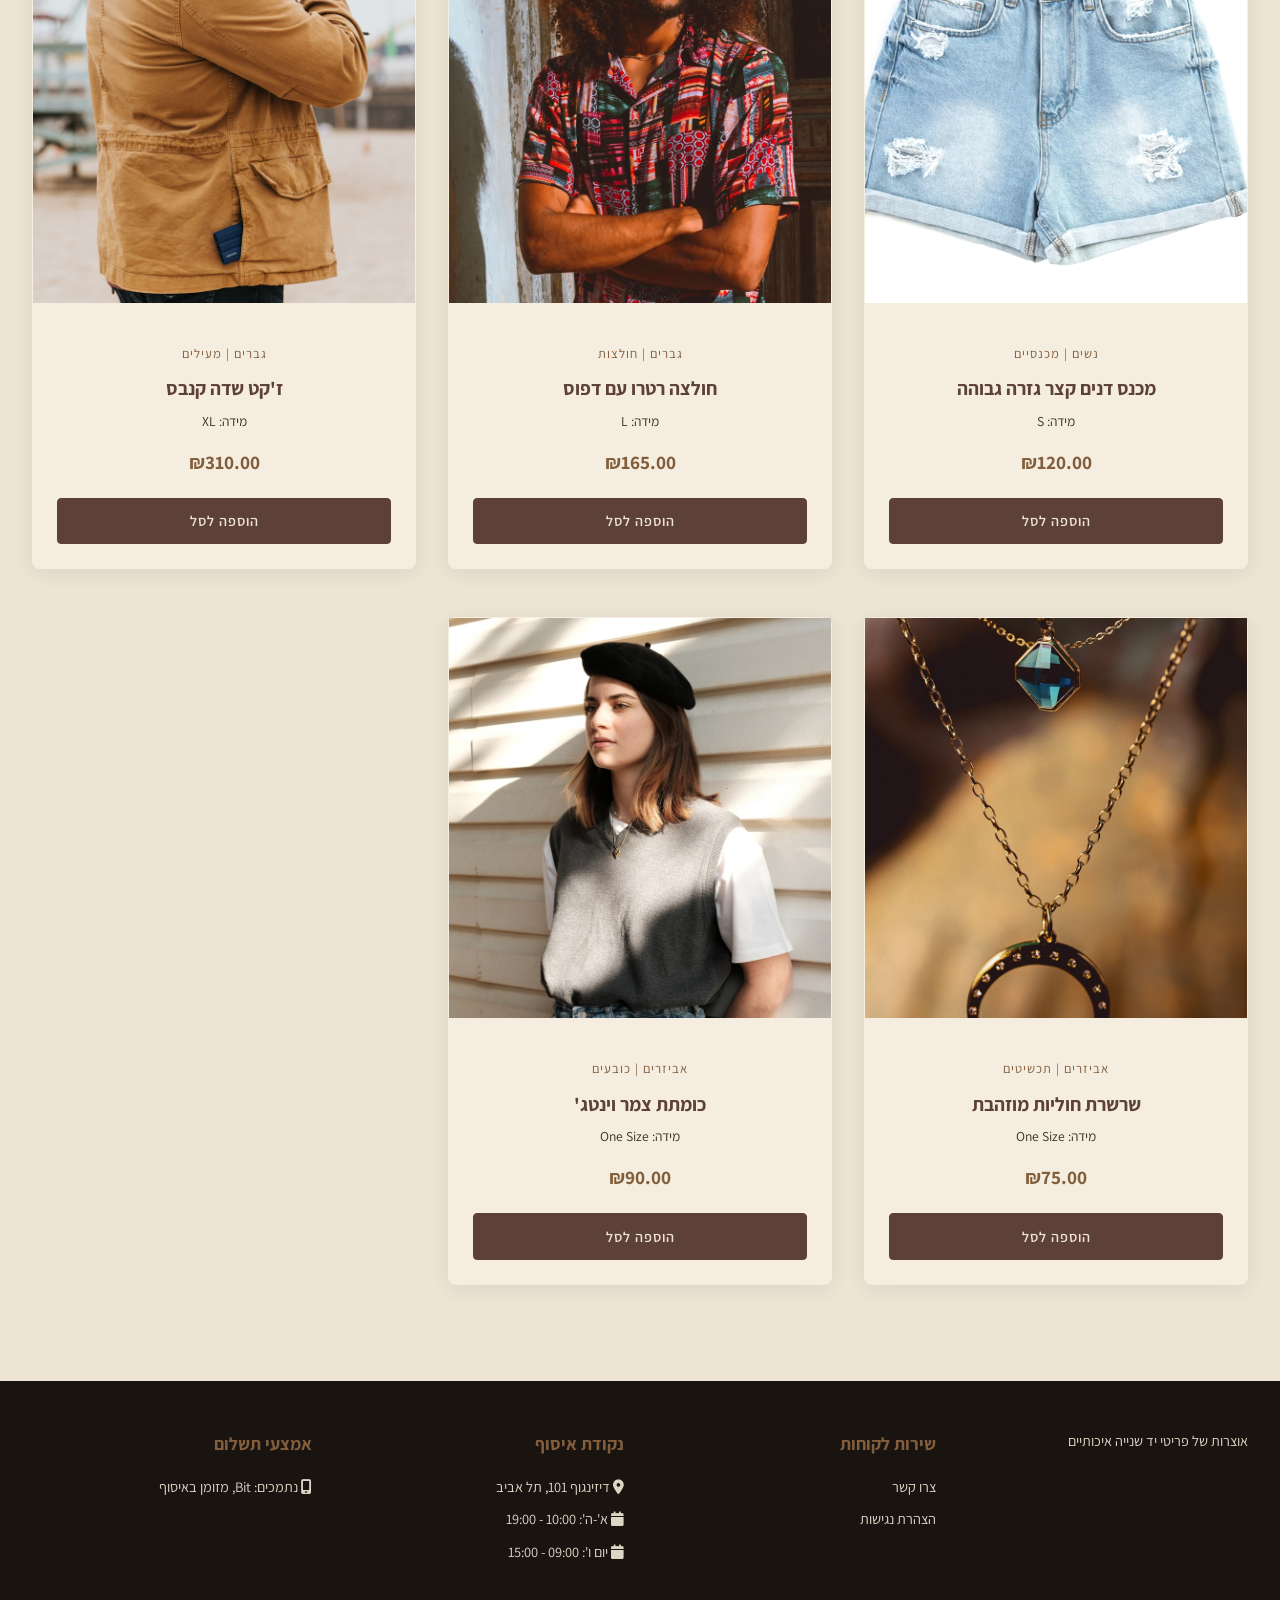
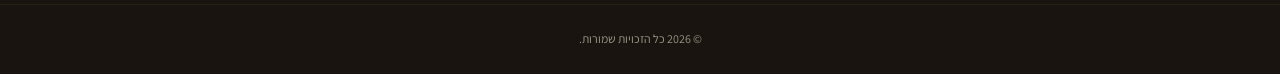
==== commit e82d3001: "Add files via upload" ====
--- a/index.html
+++ b/index.html
@@ -135,15 +135,12 @@
     <footer>
         <div class="container footer-content">
             <div class="footer-section">
-                <p>אוצרות של פריטי יד שנייה איכותיים עם מחויבות לאופנה בת-קיימא.</p>
+                <p>אוצרות של פריטי יד שנייה איכותיים</p>
             </div>
             <div class="footer-section">
                 <h3>שירות לקוחות</h3>
                 <ul class="footer-links">
-                    <li><a href="#">מדיניות משלוחים</a></li>
-                    <li><a href="#">החזרות והחלפות</a></li>
-                    <li><a href="#">מדריך מידות</a></li>
-                    <li><a href="#">צרו קשר</a></li>
+                    <li><a href="https://wa.me/972522436758" target="_blank">צרו קשר</a></li>
                     <li><a href="accessibility.html">הצהרת נגישות</a></li>
                 </ul>
             </div>
@@ -156,10 +153,6 @@
             <div class="footer-section">
                 <h3>אמצעי תשלום</h3>
                 <p><i class="fa-solid fa-mobile-screen"></i> נתמכים: Bit, מזומן באיסוף</p>
-                <div style="margin-top: 1rem;">
-                    <a href="#" aria-label="בקרו באינסטגרם שלנו"><i class="fa-brands fa-instagram fa-xl" style="margin-left: 1rem;" aria-hidden="true"></i></a>
-                    <a href="#" aria-label="בקרו בפייסבוק שלנו"><i class="fa-brands fa-facebook fa-xl" aria-hidden="true"></i></a>
-                </div>
             </div>
         </div>
         <div class="container footer-bottom">
@@ -173,7 +166,9 @@
             <button class="close-mobile-nav" id="closeMobileNav" aria-label="סגירת תפריט">
                 <i class="fa-solid fa-xmark"></i>
             </button>
-            <div class="mobile-logo">תפריט</div>
+            <div class="mobile-logo-box">
+                <div class="mobile-logo">תפריט</div>
+            </div>
             <nav class="mobile-links">
                 <a href="#" class="mobile-filter-link active" data-category="all">כל הפריטים</a>
                 <a href="#" class="mobile-filter-link" data-category="women">נשים</a>
@@ -184,6 +179,7 @@
     </div>
 
     <!-- Script -->
+    <script src="products.js"></script>
     <script src="script.js"></script>
     <script src="accessibility-bar.js"></script>
 </body>
--- a/style.css
+++ b/style.css
@@ -429,7 +429,7 @@
     right: 0;
     width: 100%;
     height: 100%;
-    background-color: rgba(0,0,0,0.5);
+    background-color: rgba(26, 20, 16, 0.7);
     z-index: 2000;
     opacity: 0;
     visibility: hidden;
@@ -484,6 +484,8 @@
 .cart-items {
     flex: 1;
     overflow-y: auto;
+    padding-left: 1rem; /* Space for scrollbar */
+    padding-right: 0.5rem;
 }
 
 .cart-item {
@@ -524,7 +526,18 @@
     cursor: pointer;
     background: none;
     border: none;
-    padding: 0;
+    padding: 10px; /* Increased touch target for accessibility */
+    margin-left: 15px; /* Separate from scrollbar on left in RTL */
+    display: flex;
+    align-items: center;
+    justify-content: center;
+    transition: var(--transition);
+    border-radius: 50%;
+}
+
+.remove-item:hover {
+    background-color: rgba(255, 82, 82, 0.1);
+    transform: scale(1.1);
 }
 
 .cart-footer {
@@ -694,40 +707,54 @@
 footer {
     background-color: var(--footer-bg);
     color: var(--footer-text);
-    padding: 5rem 0 2rem;
+    padding: 3rem 0 1.5rem;
 }
 
 .footer-content {
     display: grid;
-    grid-template-columns: repeat(auto-fit, minmax(250px, 1fr));
-    gap: 3rem;
-    margin-bottom: 3rem;
-}
-
-.footer-logo {
-    font-size: 2.6rem;
-    margin-bottom: 1.5rem;
-    color: var(--footer-text);
-    font-weight: 700;
-    letter-spacing: 1px;
+    grid-template-columns: repeat(auto-fit, minmax(200px, 1fr));
+    gap: 2rem;
+    margin-bottom: 2rem;
 }
 
 .footer-section h3 {
-    font-size: 1.2rem;
-    margin-bottom: 1.5rem;
-}
-
-.footer-links li {
-    margin-bottom: 0.8rem;
+    font-size: 1.1rem;
+    margin-bottom: 1rem;
+    color: var(--accent-color);
+}
+
+.footer-section p, .footer-links li {
+    font-size: 0.9rem;
+    margin-bottom: 0.5rem;
+    opacity: 0.9;
 }
 
 .footer-bottom {
     border-top: 1px solid var(--footer-border);
-    padding-top: 2rem;
+    padding-top: 1.5rem;
     text-align: center;
-    font-size: 0.8rem;
+    font-size: 0.75rem;
     color: var(--footer-text);
     opacity: 0.6;
+}
+
+@media (max-width: 768px) {
+    footer {
+        padding: 2.5rem 0 1.5rem;
+        text-align: center;
+    }
+    .footer-content {
+        grid-template-columns: 1fr 1fr;
+        gap: 2rem 1rem;
+    }
+    .footer-section:first-child {
+        grid-column: span 2;
+        margin-bottom: 1rem;
+    }
+    .footer-section i {
+        display: block;
+        margin-bottom: 0.3rem;
+    }
 }
 
 /* Mobile Nav Overlay Style */
@@ -741,7 +768,7 @@
     left: 0;
     width: 100%;
     height: 100%;
-    background-color: rgba(26, 20, 16, 0.7); /* Deeper dimmed warm overlay */
+    background-color: rgba(26, 20, 16, 0.7) !important;
     z-index: 5000;
     opacity: 0;
     visibility: hidden;
@@ -759,42 +786,57 @@
     right: 0;
     width: 100%;
     height: 100%;
-    background-color: var(--bg-color); /* Correctly use theme background */
-    backdrop-filter: blur(10px);
+    background-color: rgba(26, 20, 16, 0.7);
+    backdrop-filter: none;
     z-index: 4000;
-    padding: 2rem;
     opacity: 0;
     visibility: hidden;
-    transform: translateY(-20px);
     transition: var(--transition);
 }
 
 .mobile-nav-overlay.open {
     opacity: 1;
     visibility: visible;
-    transform: translateY(0);
 }
 
 .mobile-nav-content {
+    position: fixed;
+    top: 0;
+    right: -280px; /* Slide from right */
+    width: 280px;
+    max-width: 80%;
+    height: 100%;
+    background-color: var(--bg-color);
+    z-index: 4001;
+    padding: 2rem 1.2rem;
     display: flex;
     flex-direction: column;
     align-items: center;
-    gap: 3rem;
-    margin-top: 5rem;
+    transition: 0.4s cubic-bezier(0.165, 0.84, 0.44, 1);
+    box-shadow: -5px 0 25px rgba(0,0,0,0.15); /* Shadow on the left */
+}
+
+.mobile-nav-overlay.open .mobile-nav-content {
+    right: 0;
 }
 
 .close-mobile-nav {
     position: absolute;
     top: 1.5rem;
-    left: 1.5rem;
-    font-size: 2rem;
-    color: var(--primary-color);
-}
-
-.mobile-logo {
+    right: 1.5rem; /* Reversed for drawer context */
     font-size: 1.8rem;
     color: var(--primary-color);
-    margin-bottom: 2rem;
+}
+
+.mobile-logo-box {
+    margin-top: 3rem;
+    margin-bottom: 4rem;
+    text-align: center;
+}
+
+.mobile-logo {
+    font-size: 1.4rem;
+    color: var(--primary-color);
     font-weight: 700;
     letter-spacing: 1px;
     white-space: nowrap;
@@ -808,8 +850,8 @@
 }
 
 .mobile-links a {
-    font-size: 1.5rem;
-    font-weight: 600;
+    font-size: 1.15rem;
+    font-weight: 700;
     text-transform: uppercase;
     padding: 0.5rem 1.5rem;
     border-radius: 50px;
@@ -869,3 +911,116 @@
         padding: 0 1rem;
     }
 }
+/* Toast Notifications */
+.toast-container {
+    position: fixed;
+    top: 20px;
+    left: 50%;
+    transform: translateX(-50%);
+    z-index: 15000;
+    display: flex;
+    flex-direction: column;
+    gap: 12px;
+    pointer-events: none;
+}
+
+.toast {
+    background-color: var(--card-bg);
+    color: var(--text-color);
+    padding: 1rem 1.5rem;
+    border-radius: 8px;
+    box-shadow: 0 10px 30px rgba(0,0,0,0.15);
+    border-right: 4px solid var(--accent-color);
+    display: flex;
+    align-items: center;
+    gap: 15px;
+    min-width: 320px;
+    max-width: 90vw;
+    animation: toastIn 0.5s cubic-bezier(0.18, 0.89, 0.32, 1.28) forwards;
+    pointer-events: auto;
+    backdrop-filter: blur(15px);
+    border: 2px solid var(--accent-color);
+    border-radius: 12px;
+    font-weight: 600;
+}
+
+[data-theme="dark"] .toast {
+    background-color: rgba(33, 27, 21, 0.95);
+    border-color: rgba(212, 175, 55, 0.2);
+    box-shadow: 0 15px 40px rgba(0,0,0,0.4);
+}
+
+.toast i {
+    font-size: 1.2rem;
+    color: var(--accent-color);
+}
+
+.toast.error {
+    border-right-color: #e53935;
+}
+.toast.error i {
+    color: #e53935;
+}
+
+.toast.success {
+    border-right-color: #43a047;
+}
+.toast.success i {
+    color: #43a047;
+}
+
+.toast.info {
+    border-right-color: #1e88e5;
+}
+.toast.info i {
+    color: #1e88e5;
+}
+
+@keyframes toastIn {
+    from {
+        transform: translateY(-50px);
+        opacity: 0;
+    }
+    to {
+        transform: translateY(0);
+        opacity: 1;
+    }
+}
+
+.toast.fade-out {
+    animation: toastOut 0.4s ease forwards;
+}
+
+@keyframes toastOut {
+    to {
+        transform: translateY(-20px) scale(0.95);
+        opacity: 0;
+    }
+}
+
+@media (max-width: 768px) {
+    .toast-container {
+        top: auto;
+        bottom: 40px; /* Elevated from the bottom for mobile bars */
+        left: 20px;
+        right: 20px;
+        width: auto;
+        transform: none;
+    }
+    .toast {
+        min-width: 100%;
+        box-shadow: 0 10px 40px rgba(0,0,0,0.3);
+        padding: 1.2rem;
+        font-size: 1.1rem;
+    }
+    @keyframes toastIn {
+        from {
+            transform: translateY(50px);
+            opacity: 0;
+        }
+        to {
+            transform: translateY(0);
+            opacity: 1;
+        }
+    }
+}
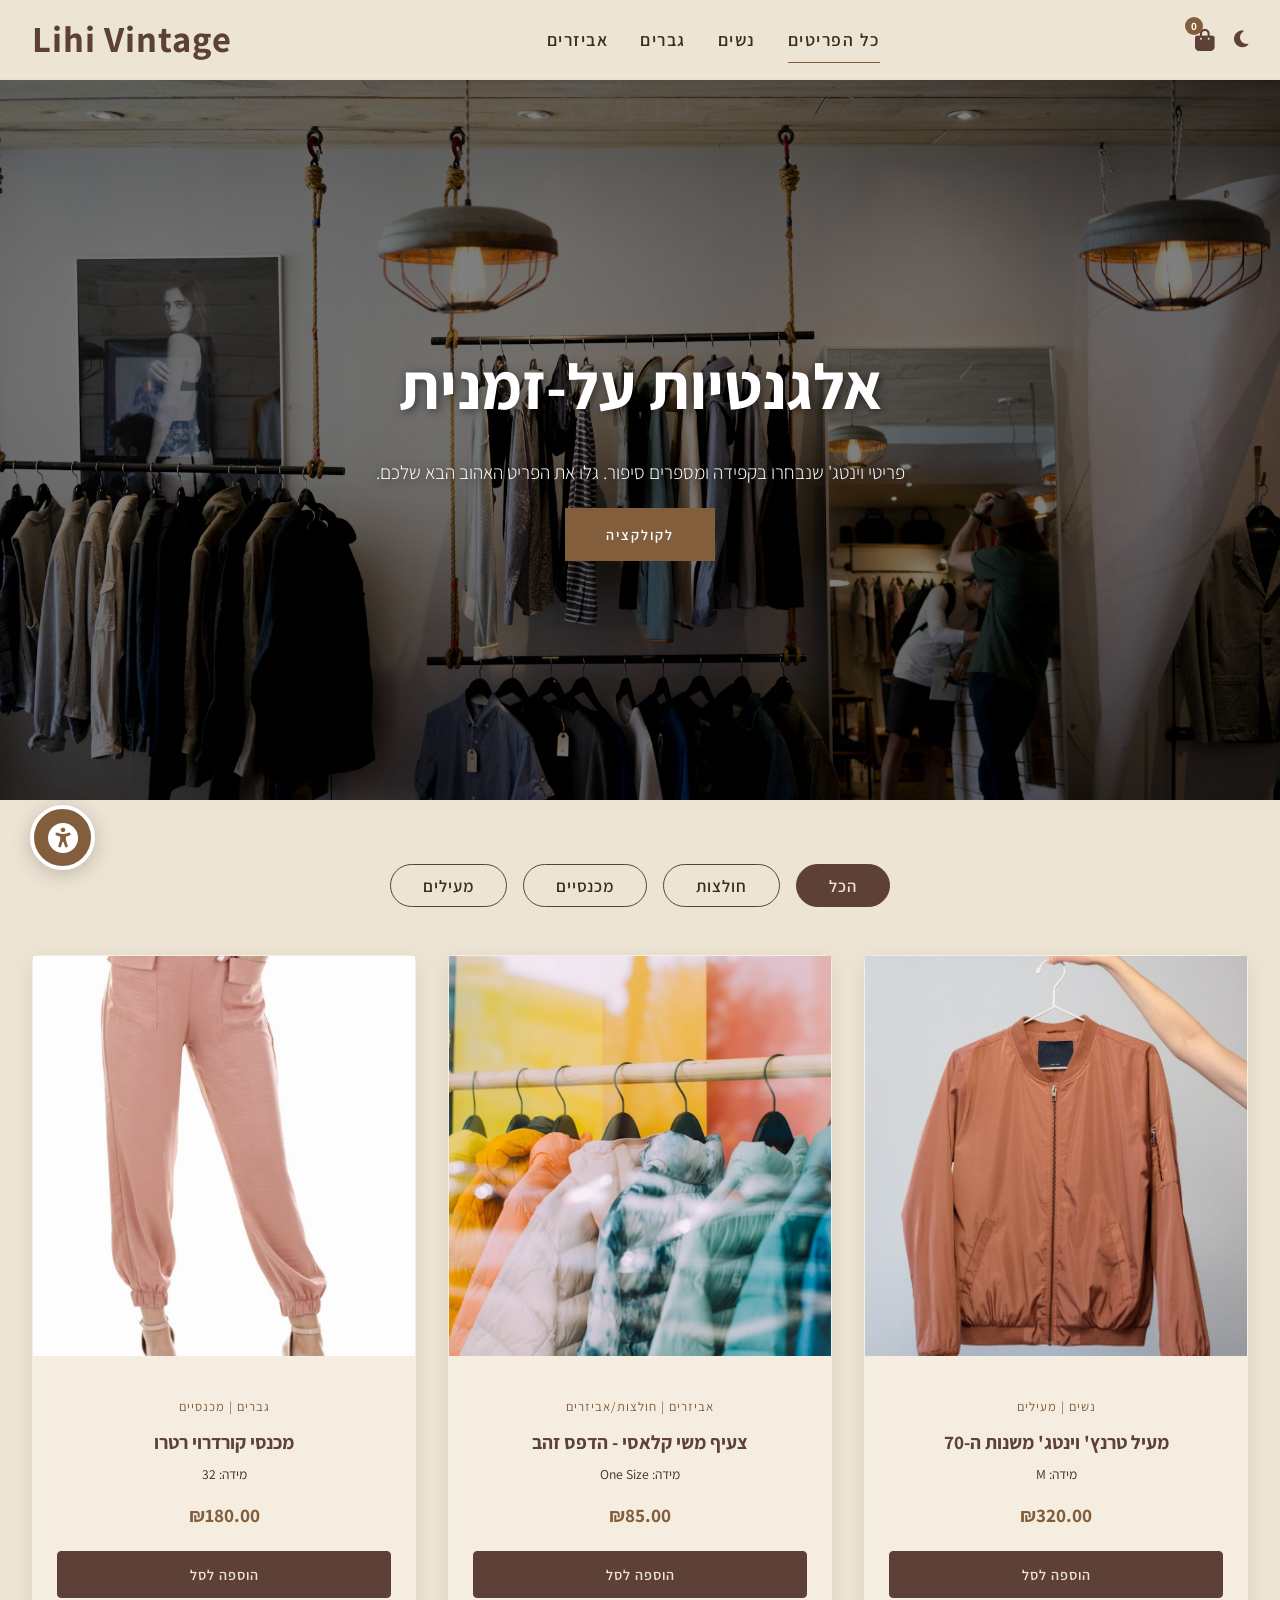
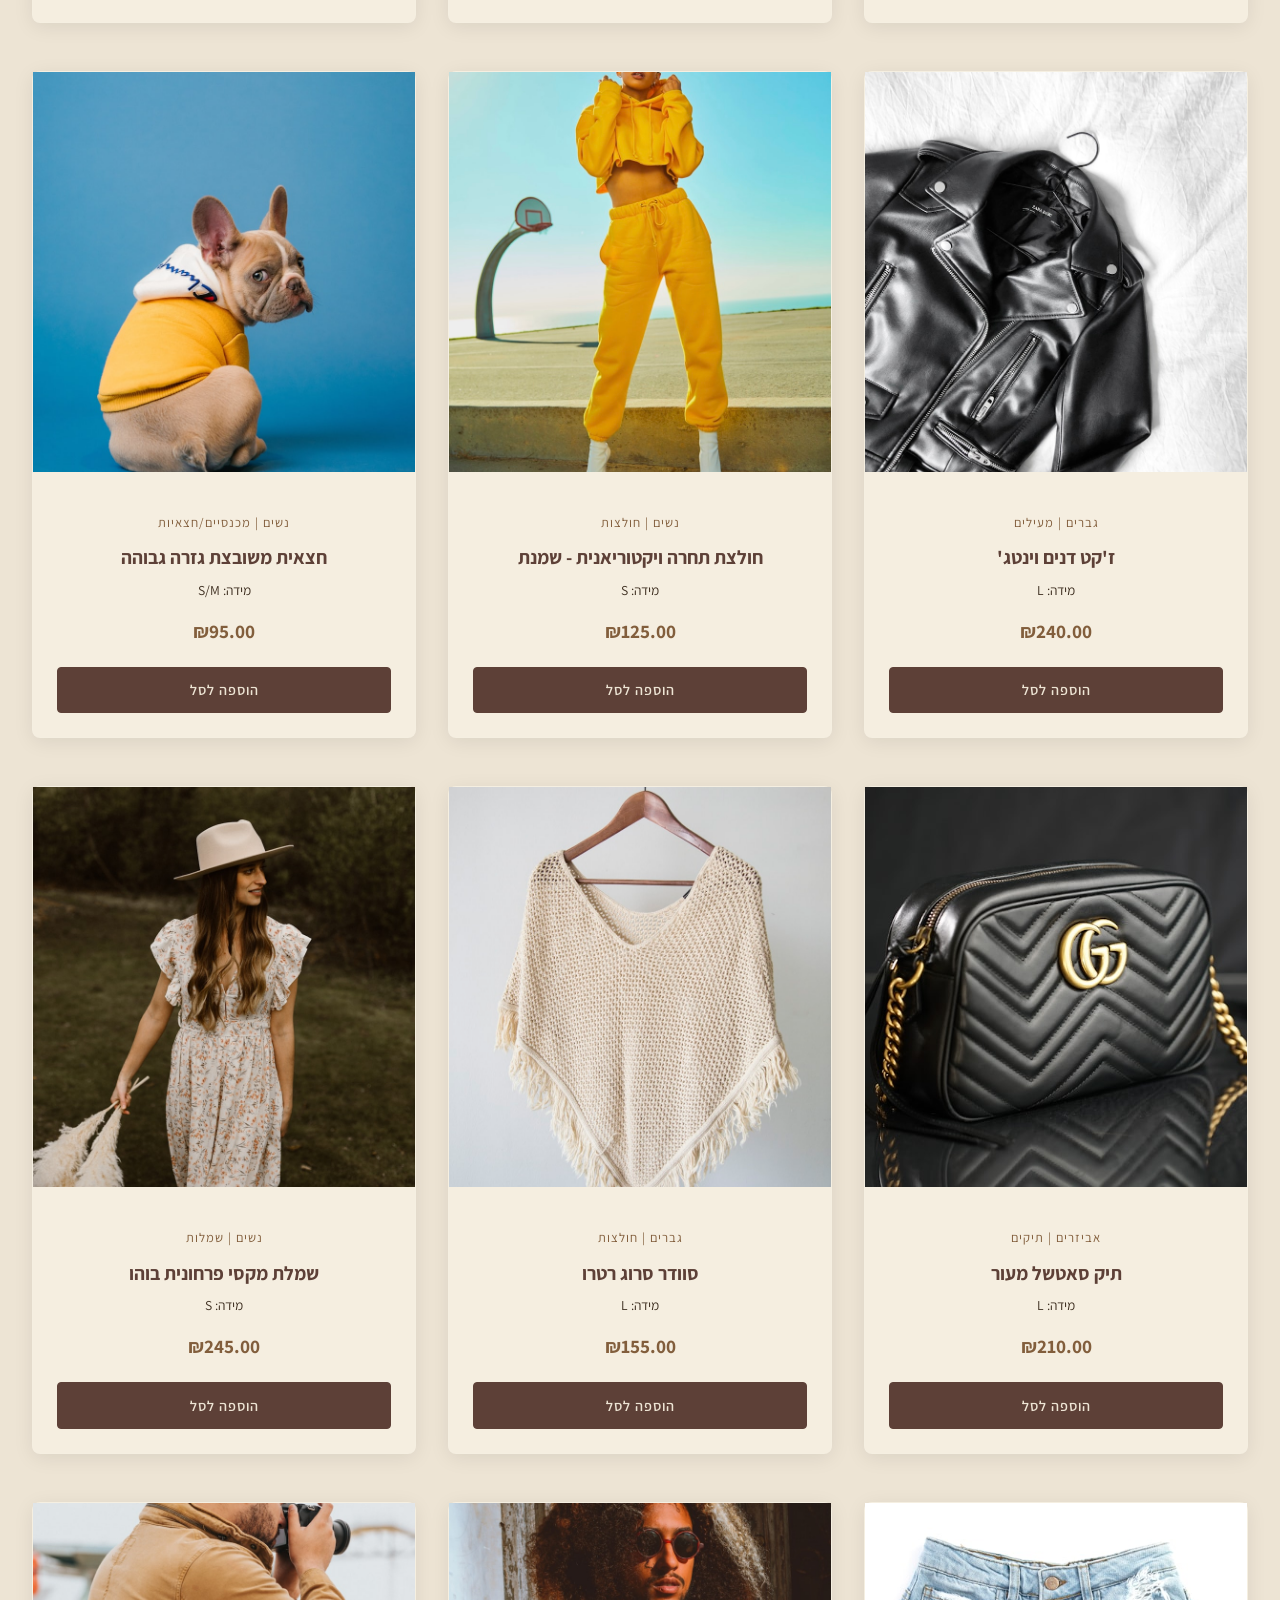
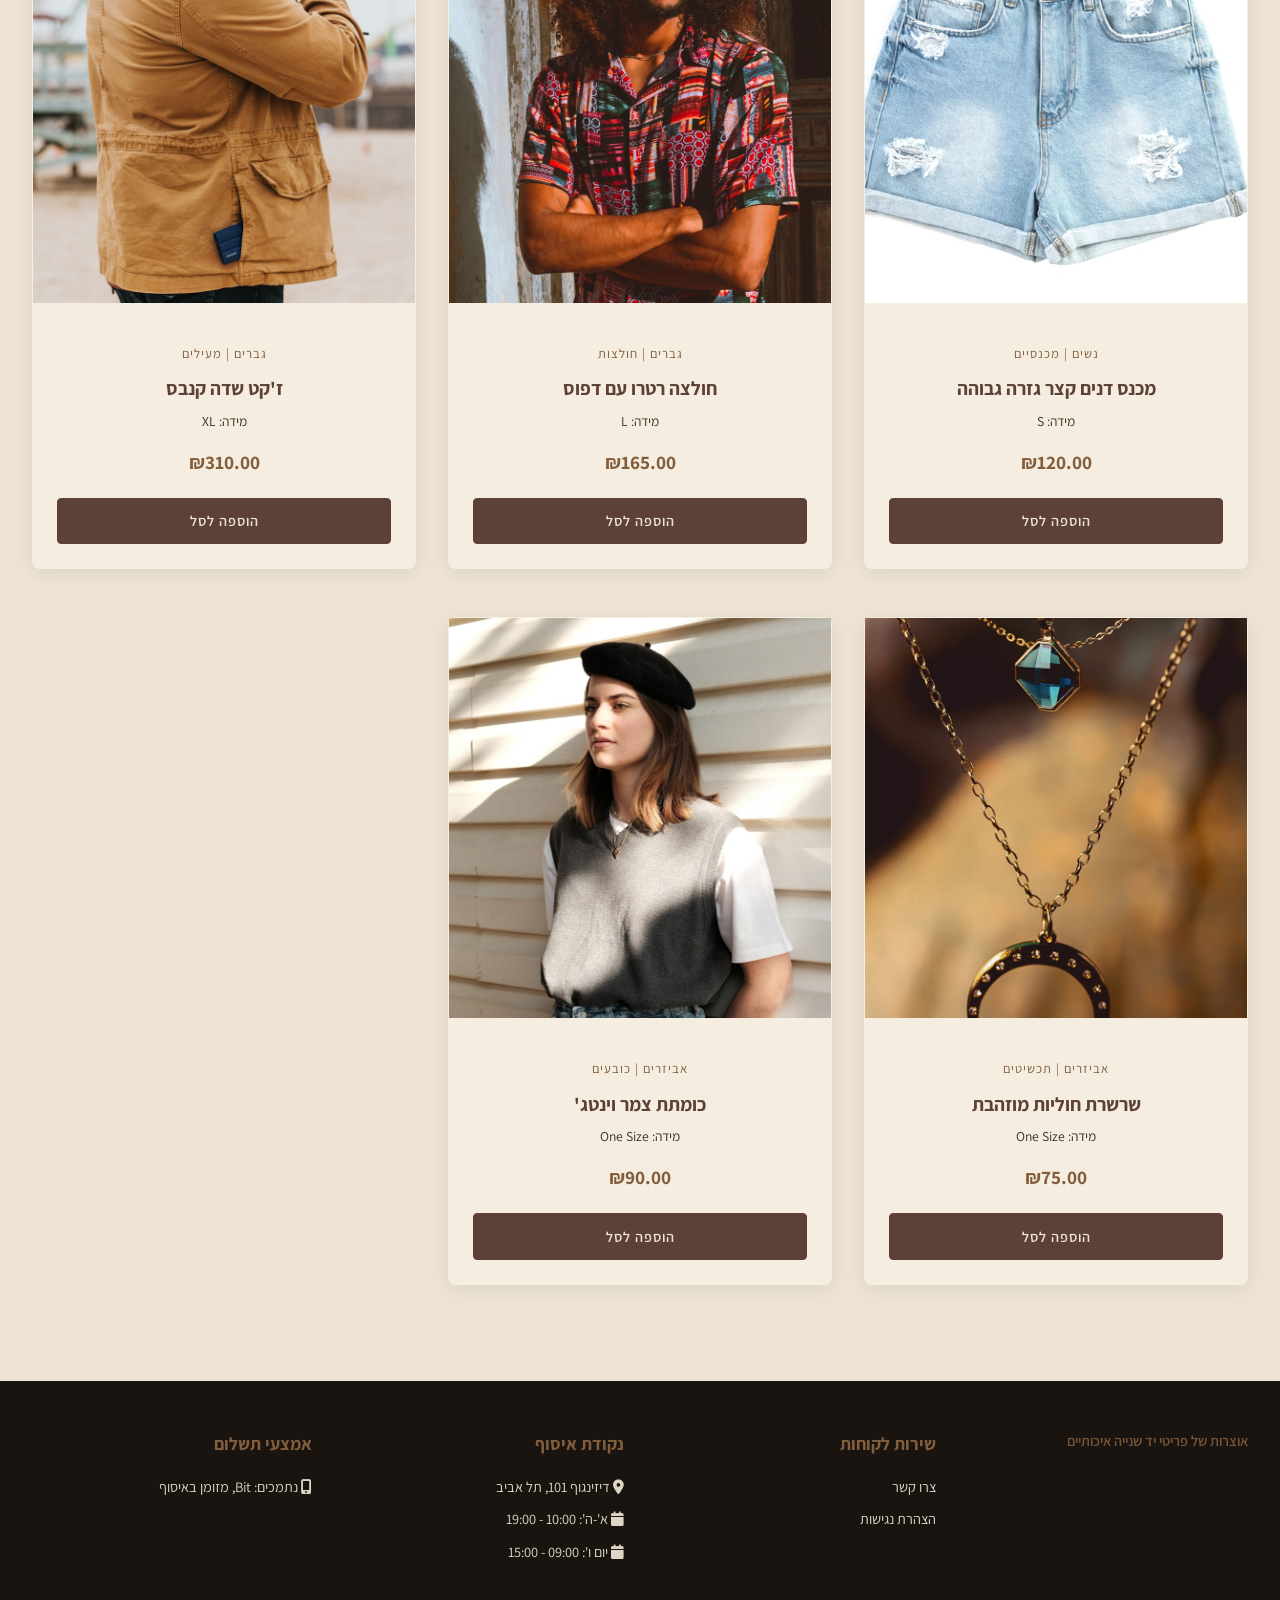
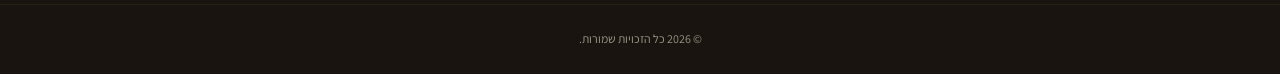
==== commit 9b3a4f55: "Add files via upload" ====
--- a/index.html
+++ b/index.html
@@ -135,7 +135,7 @@
     <footer>
         <div class="container footer-content">
             <div class="footer-section">
-                <p>אוצרות של פריטי יד שנייה איכותיים</p>
+                <p class="footer-info-text">אוצרות של פריטי יד שנייה איכותיים</p>
             </div>
             <div class="footer-section">
                 <h3>שירות לקוחות</h3>
--- a/style.css
+++ b/style.css
@@ -729,6 +729,12 @@
     opacity: 0.9;
 }
 
+.footer-info-text {
+    font-size: 1.05rem;
+    font-weight: 600;
+    color: var(--accent-color);
+}
+
 .footer-bottom {
     border-top: 1px solid var(--footer-border);
     padding-top: 1.5rem;
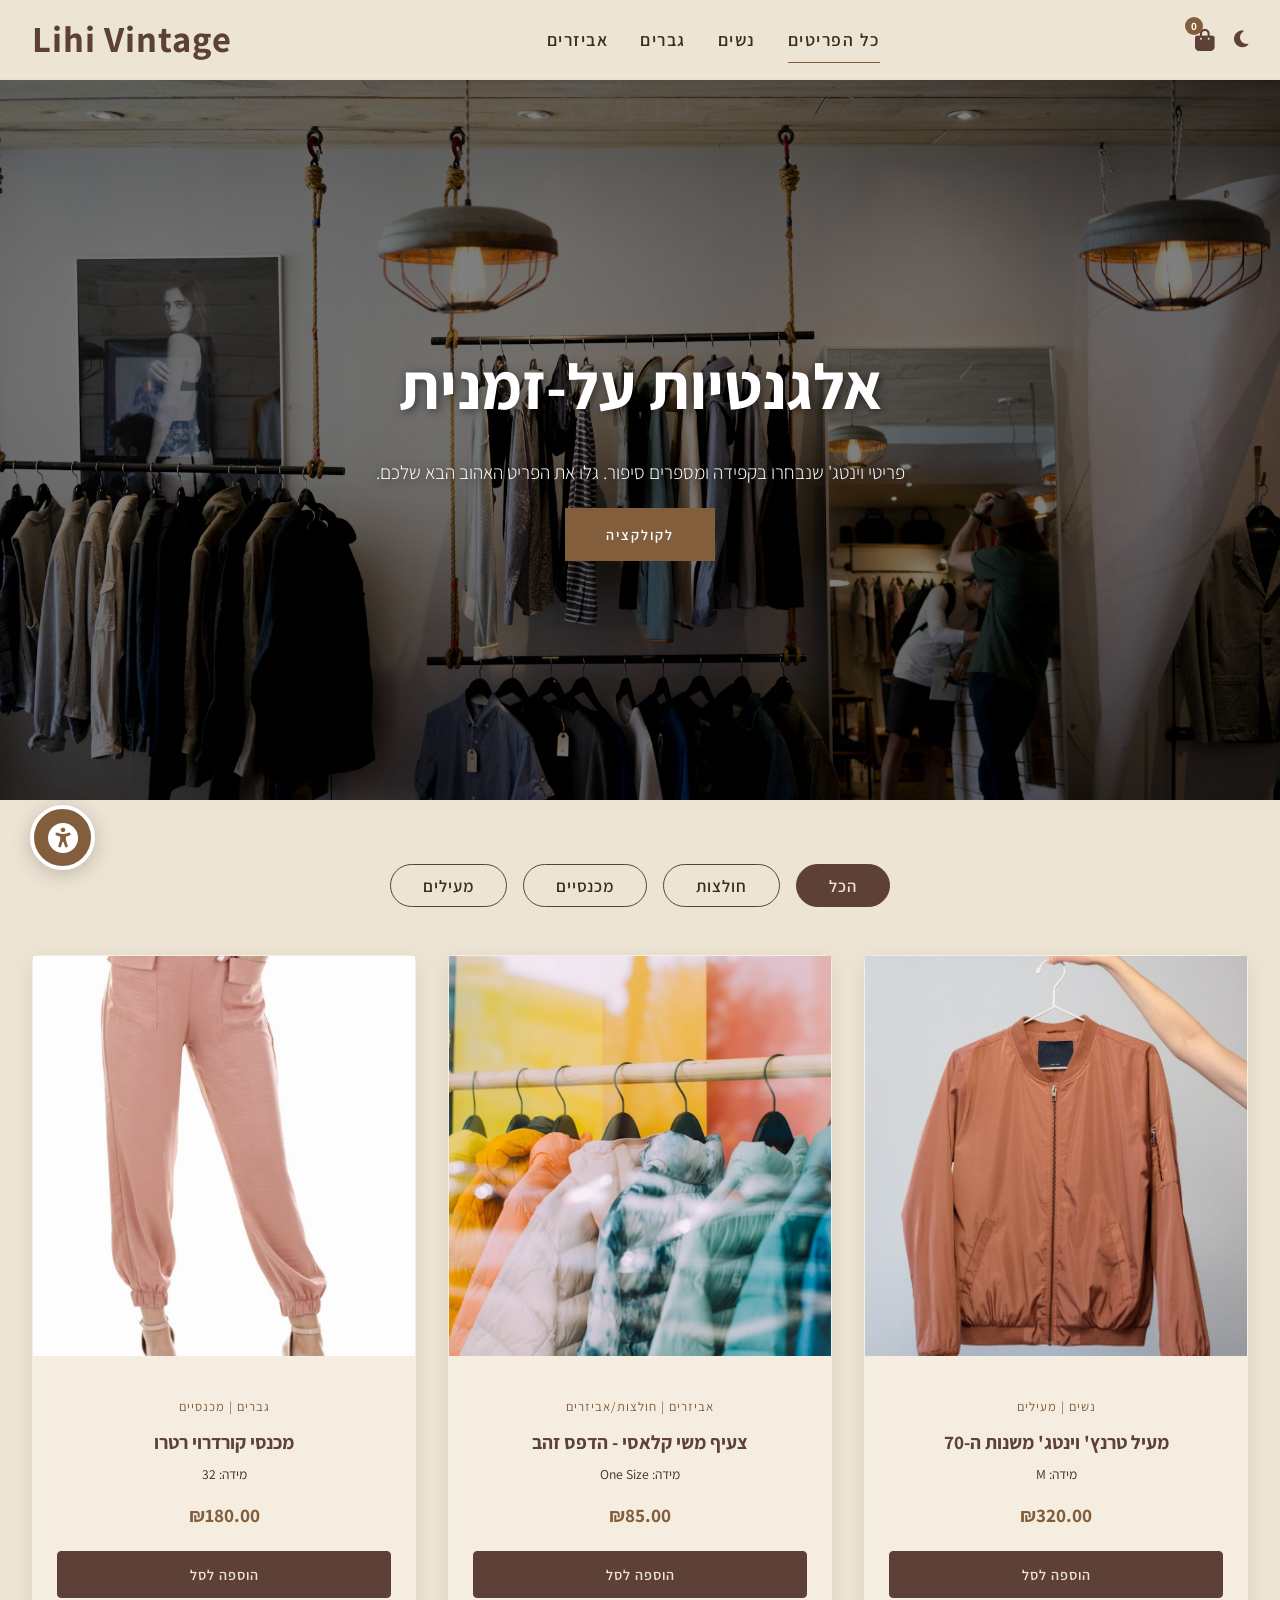
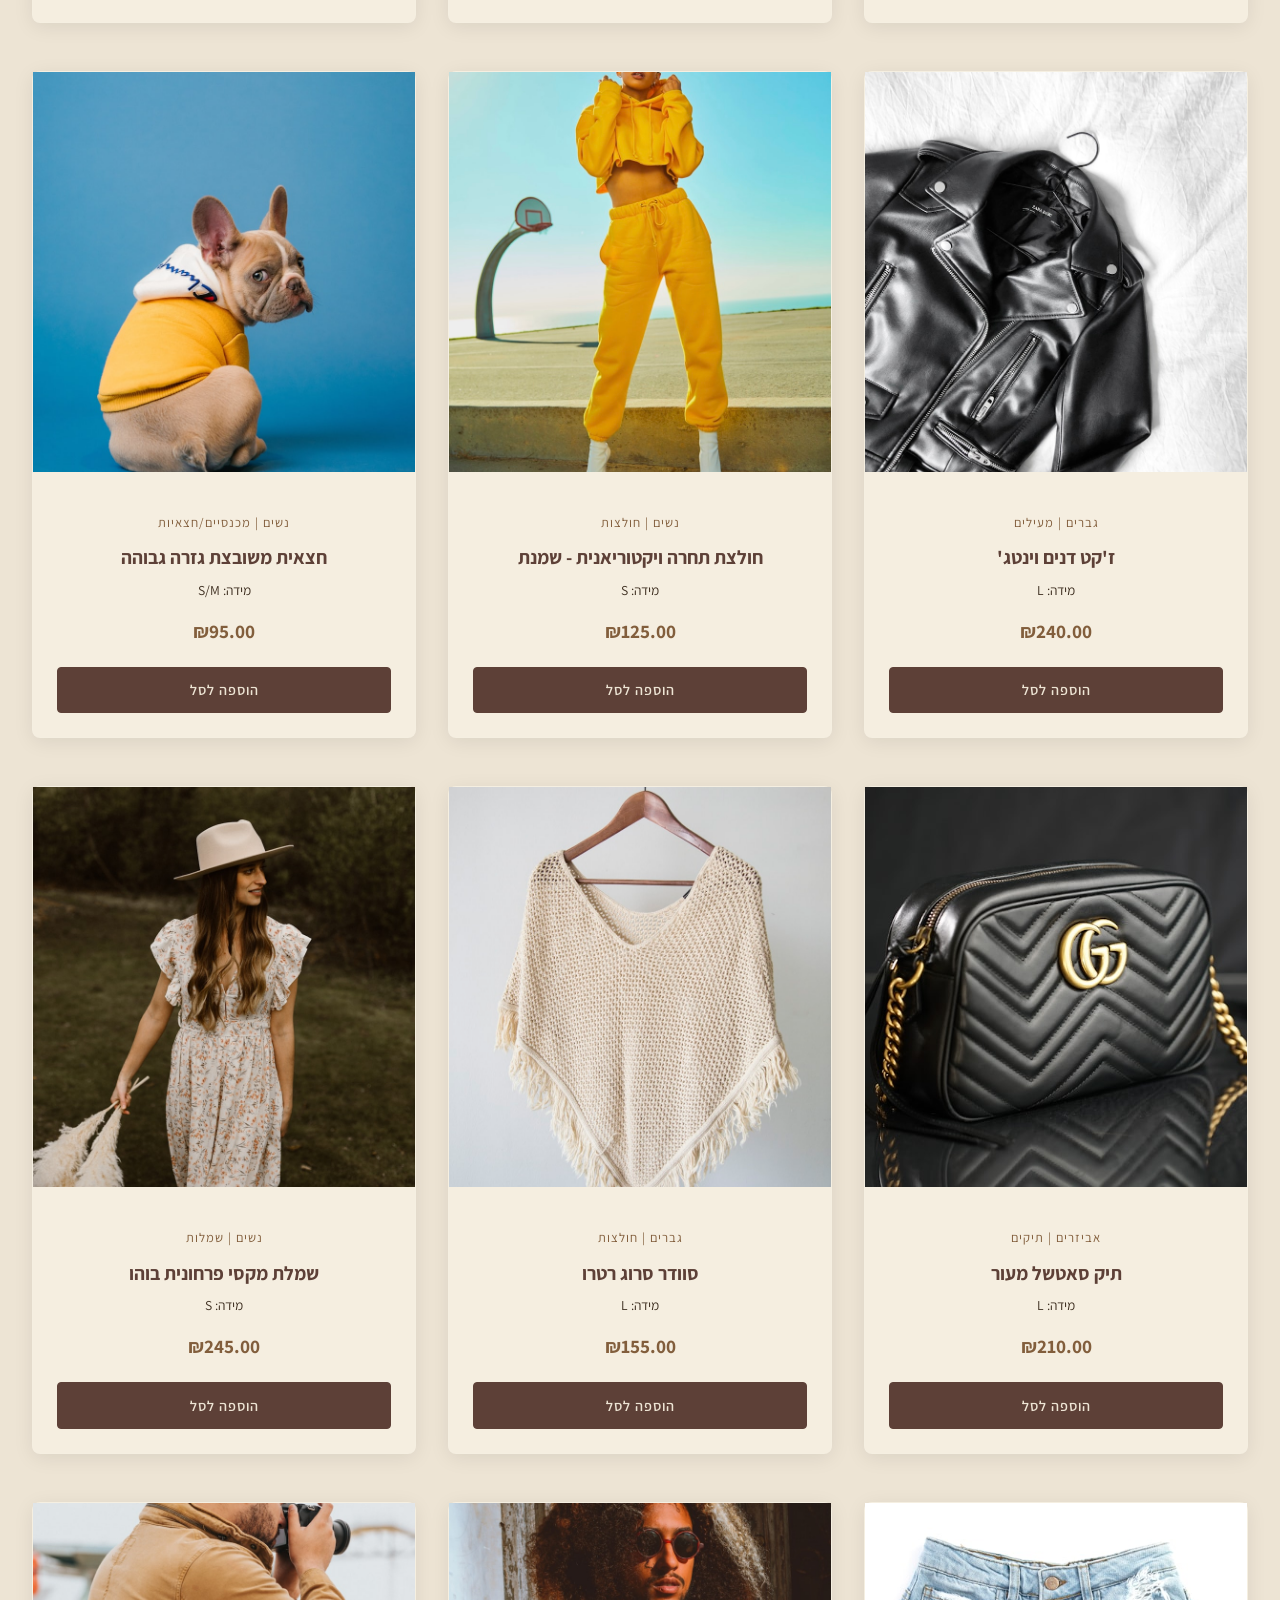
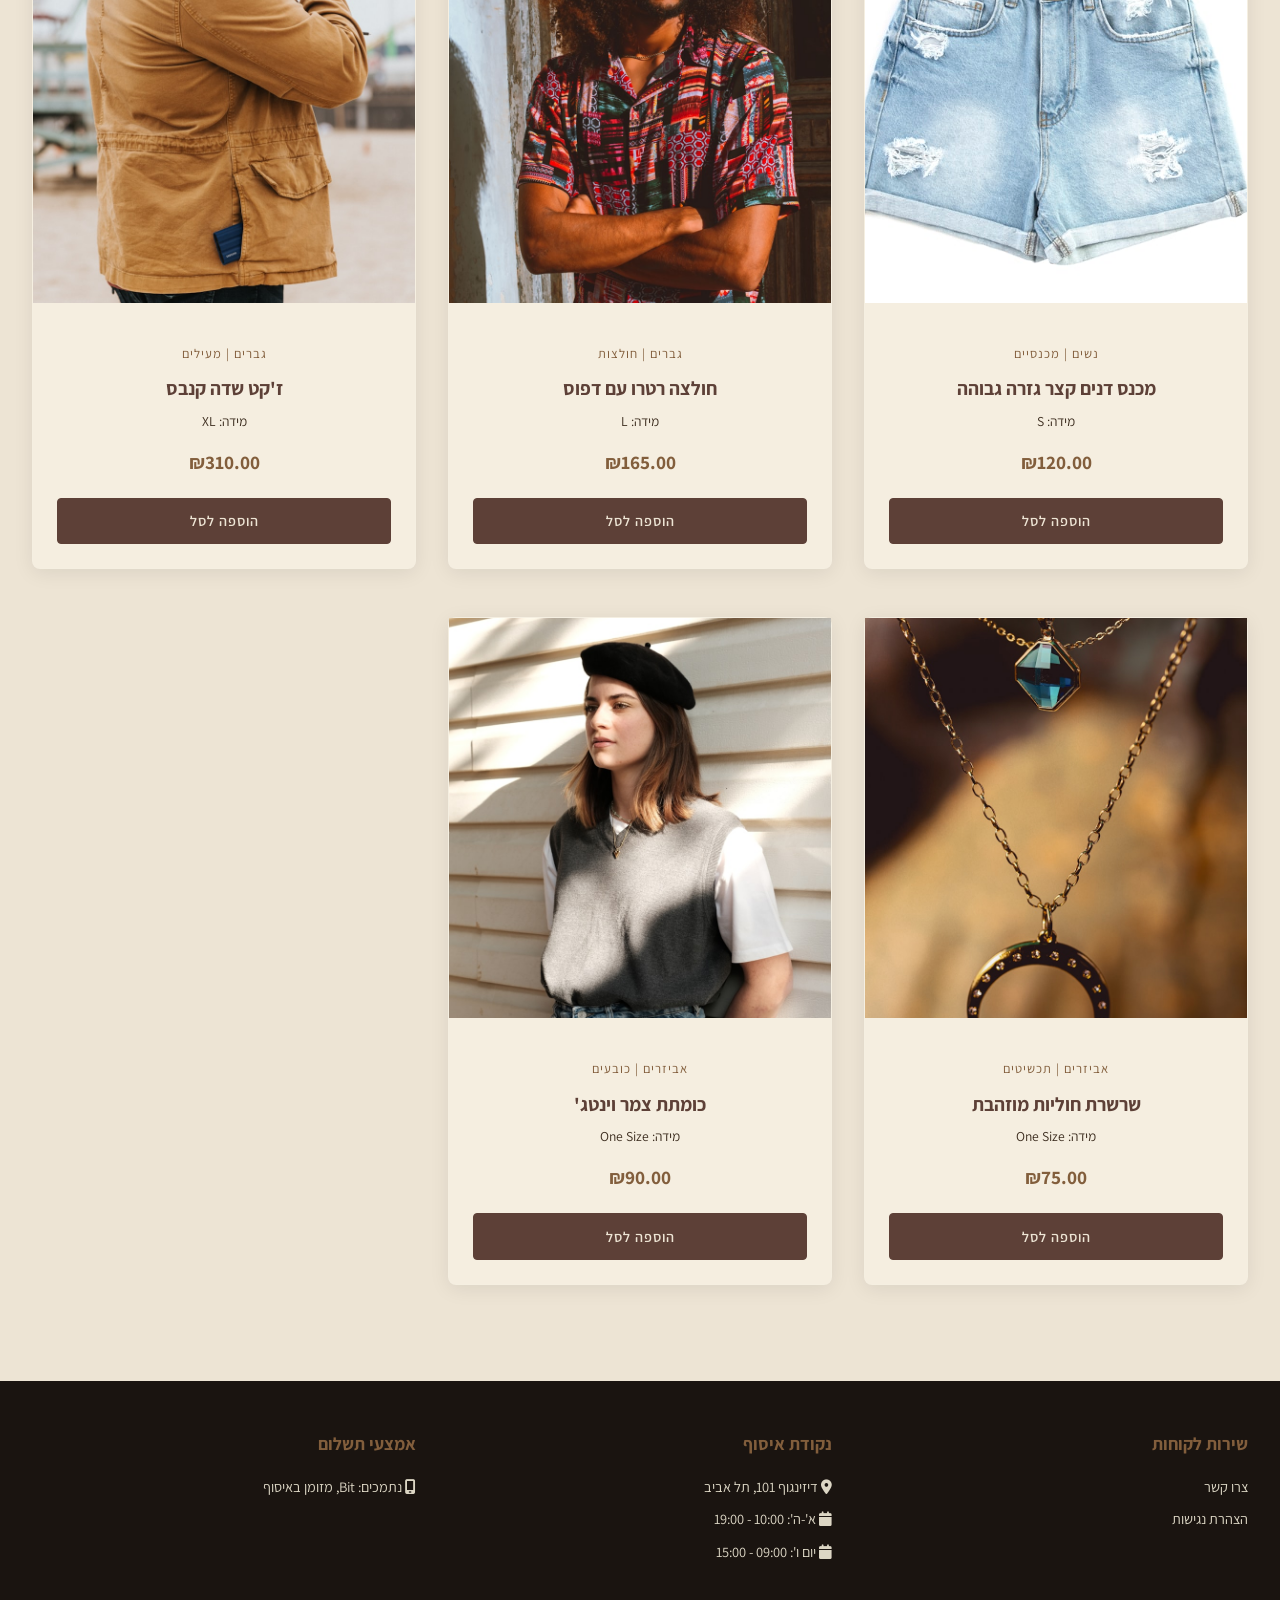
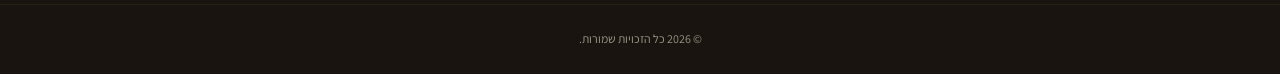
==== commit ccde7cdb: "Add files via upload" ====
--- a/index.html
+++ b/index.html
@@ -16,32 +16,8 @@
 </head>
 <body>
 
-    <!-- Header -->
-    <header>
-        <div class="container header-content">
-            <div class="header-actions">
-                <button id="themeToggle" class="theme-toggle" aria-label="החלפת מצב יום/לילה">
-                    <i class="fa-solid fa-moon"></i>
-                </button>
-                <button class="menu-trigger" id="menuTrigger" aria-label="פתיחת תפריט">
-                    <i class="fa-solid fa-bars"></i>
-                </button>
-                <button class="cart-trigger" id="cartTrigger" aria-label="צפייה בסל הקניות">
-                    <div class="cart-icon">
-                        <i class="fa-solid fa-shopping-bag" aria-hidden="true"></i>
-                        <span class="cart-badge" id="cartBadge" aria-live="polite">0</span>
-                    </div>
-                </button>
-            </div>
-            <nav class="nav-links">
-                <a href="#" class="filter-link active" data-category="all">כל הפריטים</a>
-                <a href="#" class="filter-link" data-category="women">נשים</a>
-                <a href="#" class="filter-link" data-category="men">גברים</a>
-                <a href="#" class="filter-link" data-category="accessories">אביזרים</a>
-            </nav>
-            <div class="logo serif">Lihi Vintage</div>
-        </div>
-    </header>
+    <!-- Header (Populated by JS) -->
+    <header></header>
 
     <!-- Hero Section -->
     <section class="hero">
@@ -131,54 +107,14 @@
         </div>
     </div>
 
-    <!-- Footer -->
-    <footer>
-        <div class="container footer-content">
-            <div class="footer-section">
-                <p class="footer-info-text">אוצרות של פריטי יד שנייה איכותיים</p>
-            </div>
-            <div class="footer-section">
-                <h3>שירות לקוחות</h3>
-                <ul class="footer-links">
-                    <li><a href="https://wa.me/972522436758" target="_blank">צרו קשר</a></li>
-                    <li><a href="accessibility.html">הצהרת נגישות</a></li>
-                </ul>
-            </div>
-            <div class="footer-section">
-                <h3>נקודת איסוף</h3>
-                <p><i class="fa-solid fa-location-dot"></i> דיזינגוף 101, תל אביב</p>
-                <p><i class="fa-solid fa-calendar"></i> א'-ה': 10:00 - 19:00</p>
-                <p><i class="fa-solid fa-calendar"></i> יום ו': 09:00 - 15:00</p>
-            </div>
-            <div class="footer-section">
-                <h3>אמצעי תשלום</h3>
-                <p><i class="fa-solid fa-mobile-screen"></i> נתמכים: Bit, מזומן באיסוף</p>
-            </div>
-        </div>
-        <div class="container footer-bottom">
-            <p>&copy; 2026 כל הזכויות שמורות.</p>
-        </div>
-    </footer>
+    <!-- Footer (Populated by JS) -->
+    <footer></footer>
 
-    <!-- Mobile Nav Overlay -->
-    <div class="mobile-nav-overlay" id="mobileNavOverlay">
-        <div class="mobile-nav-content">
-            <button class="close-mobile-nav" id="closeMobileNav" aria-label="סגירת תפריט">
-                <i class="fa-solid fa-xmark"></i>
-            </button>
-            <div class="mobile-logo-box">
-                <div class="mobile-logo">תפריט</div>
-            </div>
-            <nav class="mobile-links">
-                <a href="#" class="mobile-filter-link active" data-category="all">כל הפריטים</a>
-                <a href="#" class="mobile-filter-link" data-category="women">נשים</a>
-                <a href="#" class="mobile-filter-link" data-category="men">גברים</a>
-                <a href="#" class="mobile-filter-link" data-category="accessories">אביזרים</a>
-            </nav>
-        </div>
-    </div>
+    <!-- Mobile Nav Overlay (Populated by JS) -->
+    <div class="mobile-nav-overlay" id="mobileNavOverlay"></div>
 
-    <!-- Script -->
+    <!-- Scripts -->
+    <script src="shared-components.js"></script>
     <script src="products.js"></script>
     <script src="script.js"></script>
     <script src="accessibility-bar.js"></script>
--- a/style.css
+++ b/style.css
@@ -729,9 +729,9 @@
     opacity: 0.9;
 }
 
-.footer-info-text {
-    font-size: 1.05rem;
-    font-weight: 600;
+.footer-section p.footer-info-text {
+    font-size: 1.25rem;
+    font-weight: 700;
     color: var(--accent-color);
 }
 
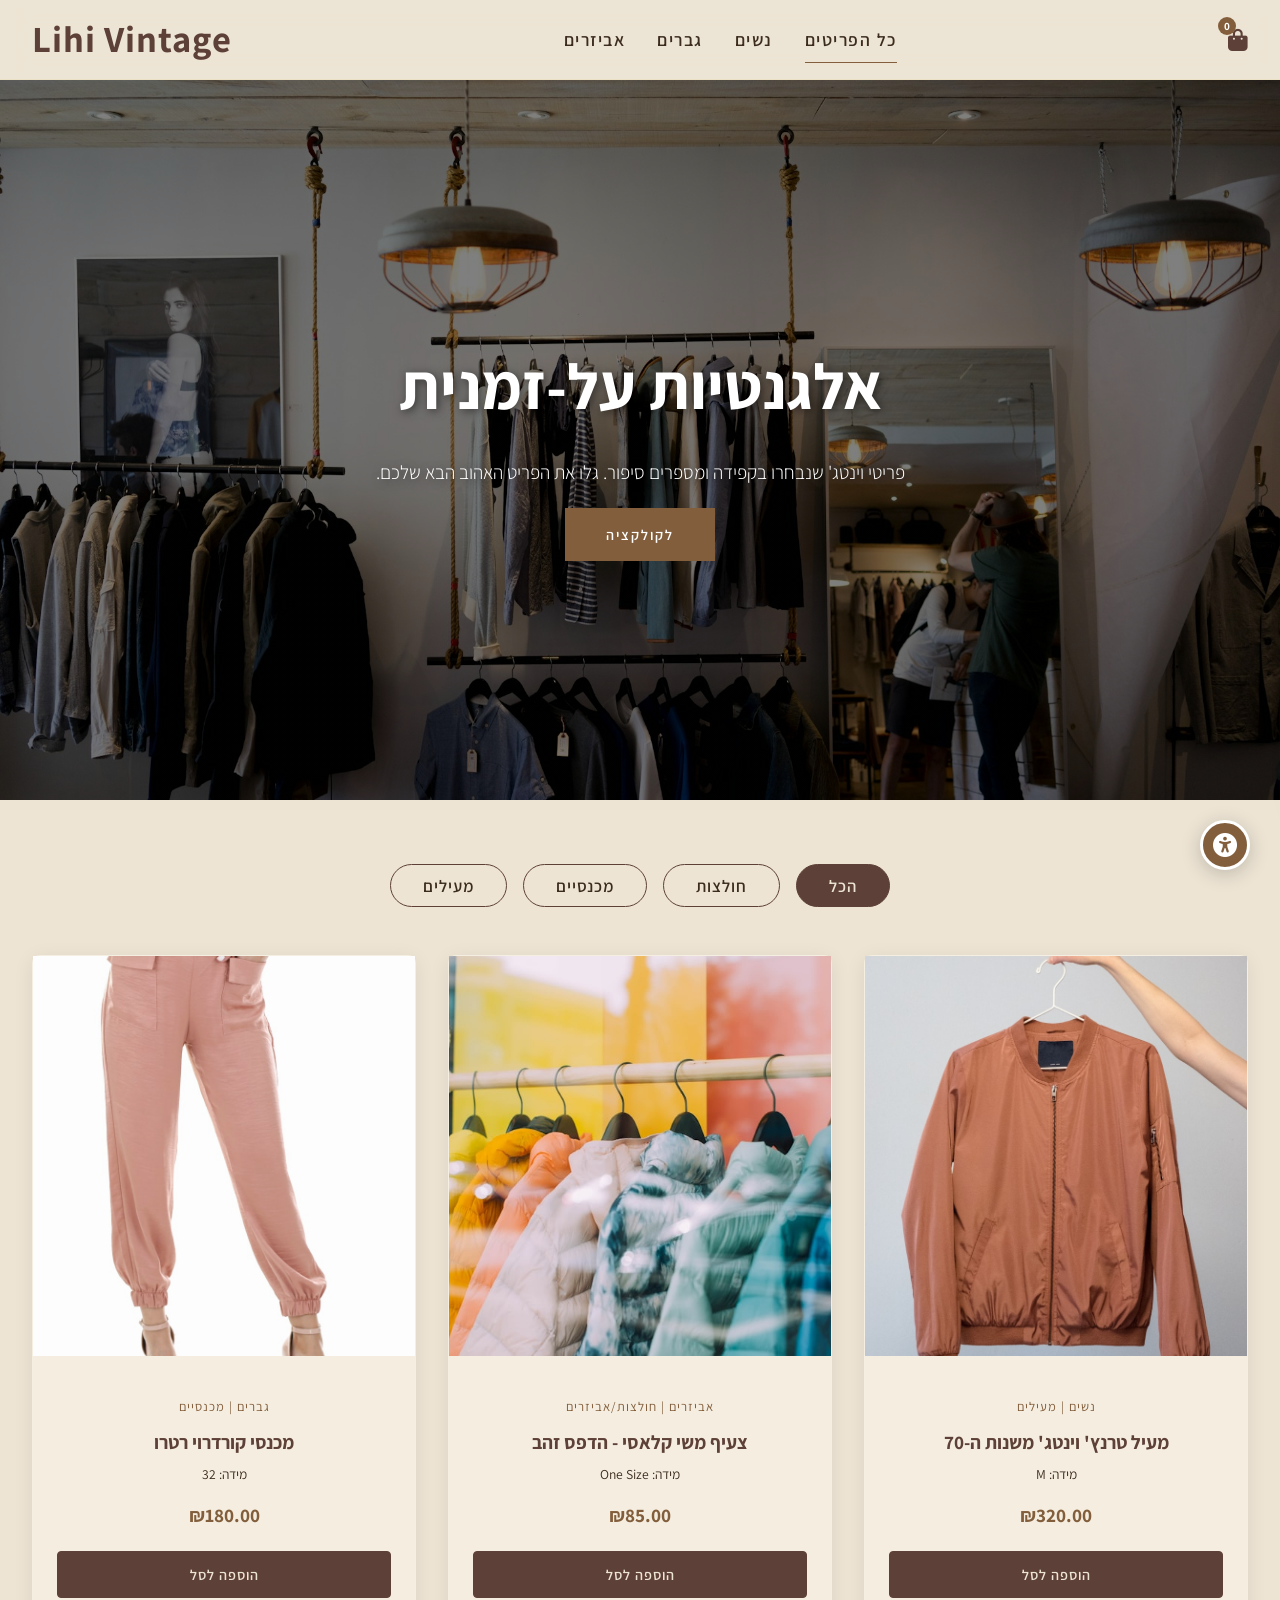
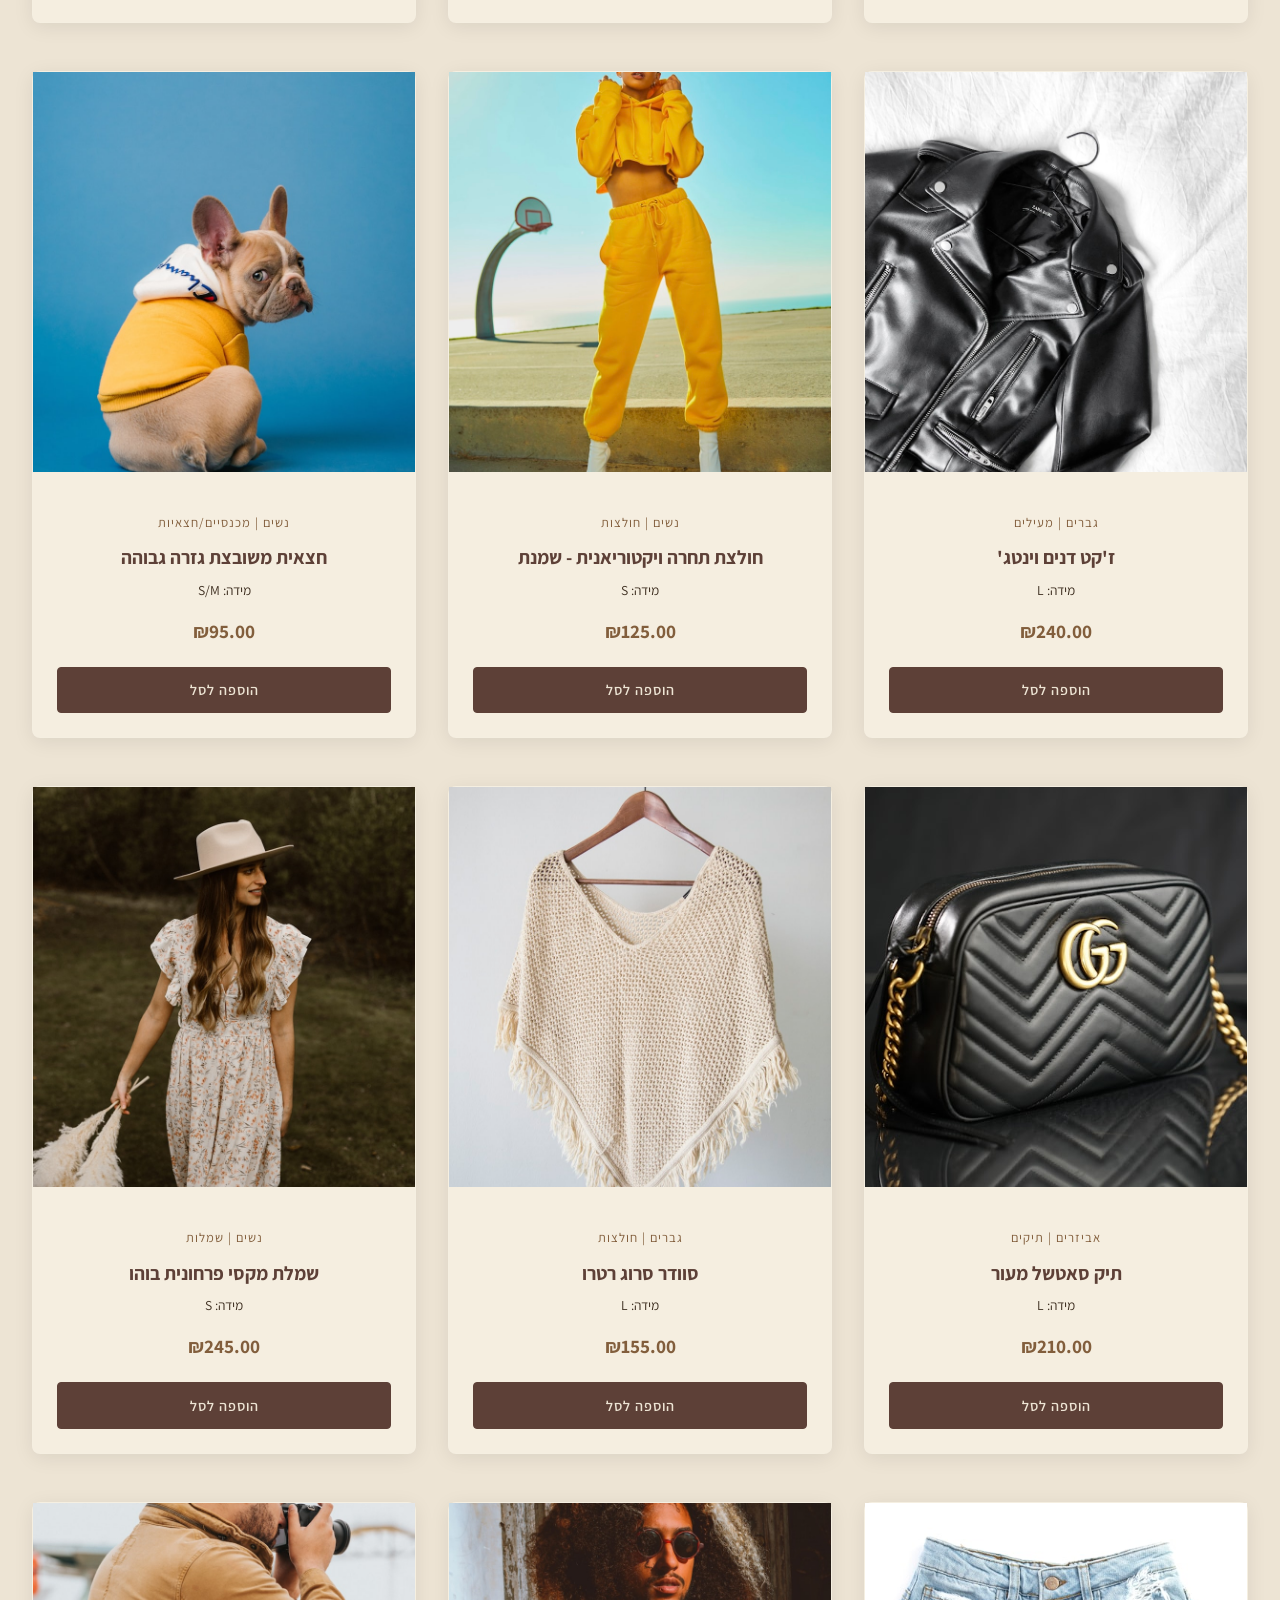
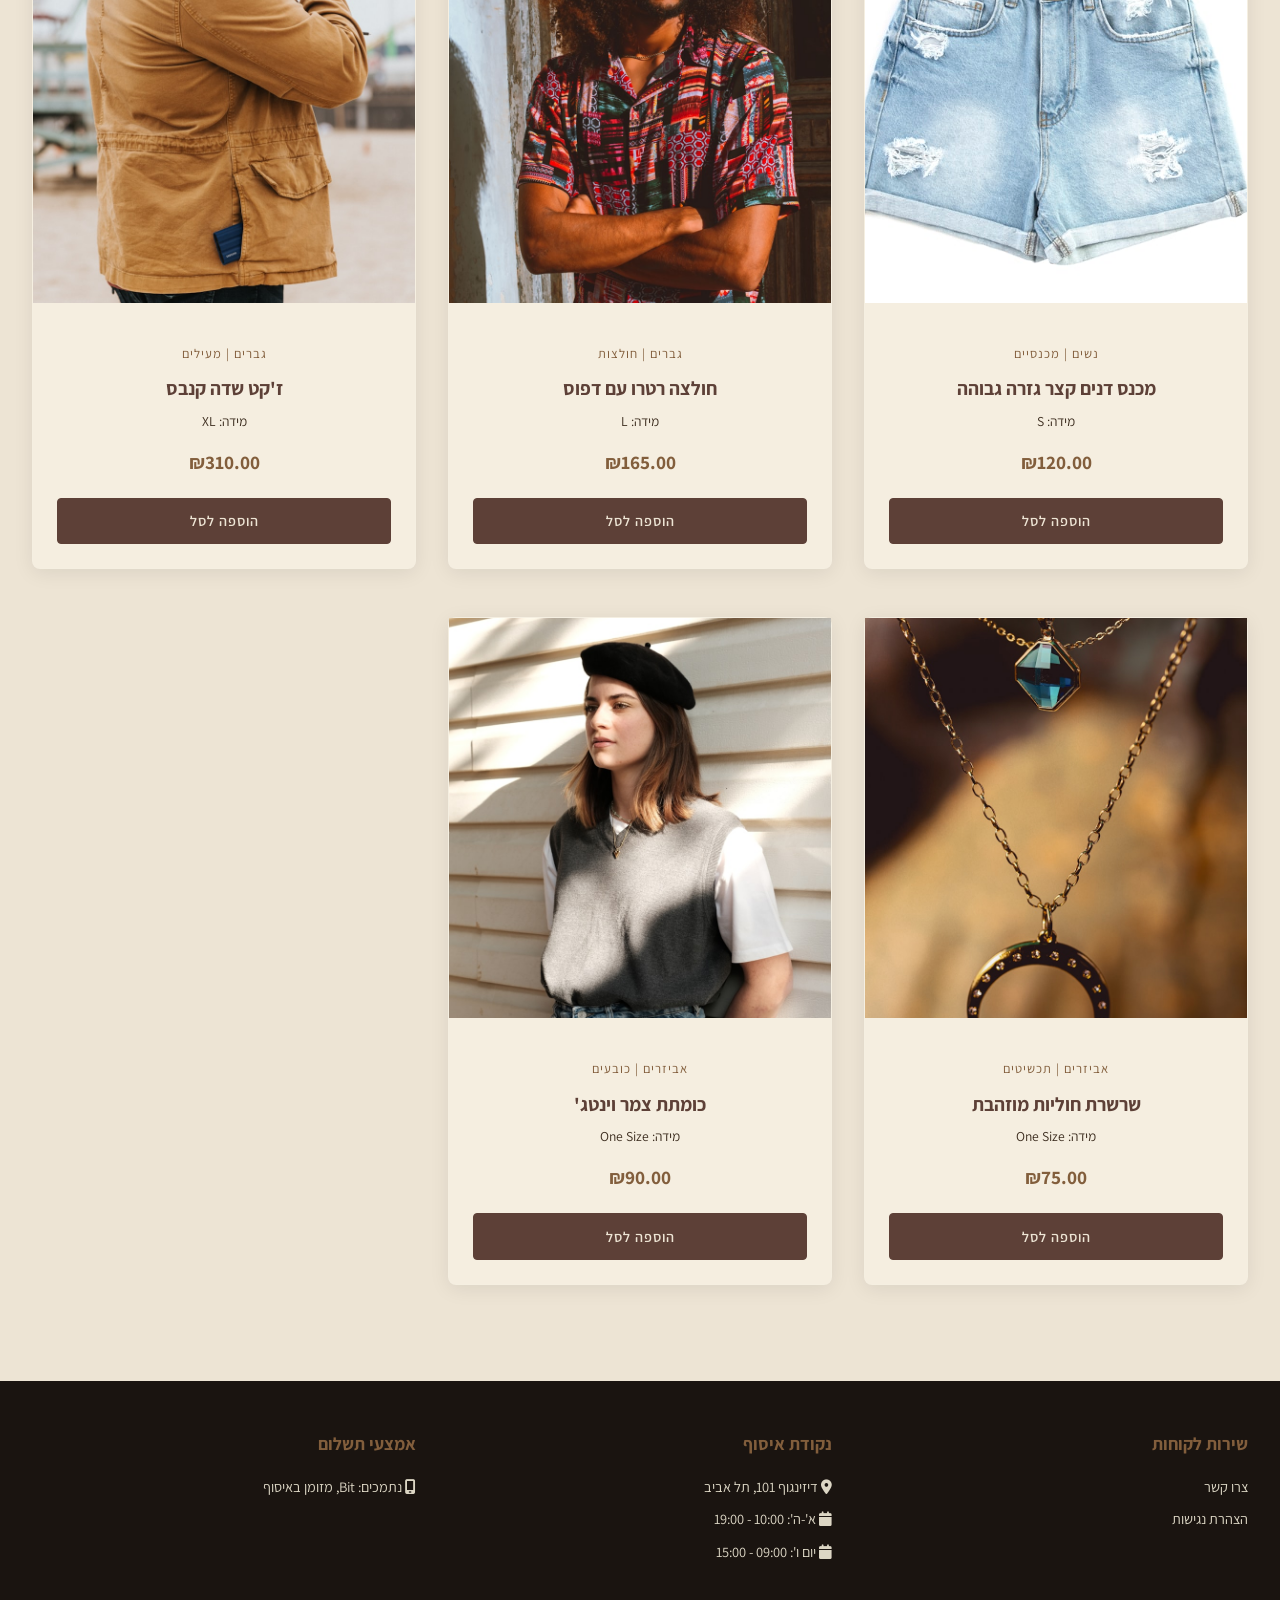
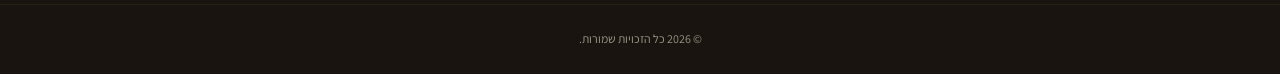
==== commit 239ac773: "Add files via upload" ====
--- a/index.html
+++ b/index.html
@@ -3,7 +3,7 @@
 <head>
     <meta charset="UTF-8">
     <meta name="viewport" content="width=device-width, initial-scale=1.0">
-    <title>ליהי וינטג' | חנות בגדי יד שנייה ווינטג'</title>
+    <title>Lihi Vintage</title>
     <meta name="description" content="גלו פריטי וינטג' ובלעדיים בליהי וינטג'. קולקציות שנבחרו בקפידה לנשים וגברים.">
     <!-- Google Fonts -->
     <link rel="preconnect" href="https://fonts.googleapis.com">
--- a/style.css
+++ b/style.css
@@ -462,7 +462,8 @@
     right: 0;
 }
 
-.cart-header {
+.cart-header,
+.mobile-nav-header {
     display: flex;
     justify-content: space-between;
     align-items: center;
@@ -471,14 +472,28 @@
     padding-bottom: 1rem;
 }
 
+
 [data-theme="dark"] .cart-header,
 [data-theme="dark"] .cart-footer {
     border-color: rgba(255, 255, 255, 0.05);
 }
 
 .close-cart {
+    background: none;
+    border: none;
     font-size: 1.5rem;
     color: var(--primary-color);
+    cursor: pointer;
+    padding: 0.5rem;
+    display: flex;
+    align-items: center;
+    justify-content: center;
+    transition: var(--transition);
+}
+
+.close-cart:hover,
+.close-mobile-nav:hover {
+    color: var(--accent-color);
 }
 
 .cart-items {
@@ -814,10 +829,10 @@
     height: 100%;
     background-color: var(--bg-color);
     z-index: 4001;
-    padding: 2rem 1.2rem;
+    padding: 1.5rem 1.2rem;
     display: flex;
     flex-direction: column;
-    align-items: center;
+    align-items: stretch; /* Change from center to stretch */
     transition: 0.4s cubic-bezier(0.165, 0.84, 0.44, 1);
     box-shadow: -5px 0 25px rgba(0,0,0,0.15); /* Shadow on the left */
 }
@@ -827,11 +842,16 @@
 }
 
 .close-mobile-nav {
-    position: absolute;
-    top: 1.5rem;
-    right: 1.5rem; /* Reversed for drawer context */
-    font-size: 1.8rem;
+    background: none;
+    border: none;
+    font-size: 1.5rem;
     color: var(--primary-color);
+    cursor: pointer;
+    padding: 0.5rem;
+    display: flex;
+    align-items: center;
+    justify-content: center;
+    transition: var(--transition);
 }
 
 .mobile-logo-box {
@@ -914,7 +934,40 @@
         font-size: 1.6rem;
     }
     .header-content {
-        padding: 0 1rem;
+        padding: 0 0.8rem;
+    }
+    .header-actions {
+        gap: 0.8rem;
+    }
+    .mobile-active-category {
+        display: block !important;
+        font-size: 0.8rem;
+        font-weight: 700;
+        color: var(--accent-color);
+        background-color: var(--card-bg);
+        border: 1px solid var(--accent-color);
+        padding: 0.2rem 0.6rem;
+        border-radius: 20px;
+        white-space: nowrap;
+        max-width: 100px;
+        overflow: hidden;
+        text-overflow: ellipsis;
+    }
+    @media (max-width: 380px) {
+        .logo {
+            font-size: 1.35rem;
+        }
+        .header-actions {
+            gap: 0.5rem;
+        }
+        .mobile-active-category {
+            font-size: 0.7rem;
+            padding: 0.15rem 0.5rem;
+            max-width: 80px;
+        }
+        .container {
+            padding: 0 0.8rem;
+        }
     }
 }
 /* Toast Notifications */
